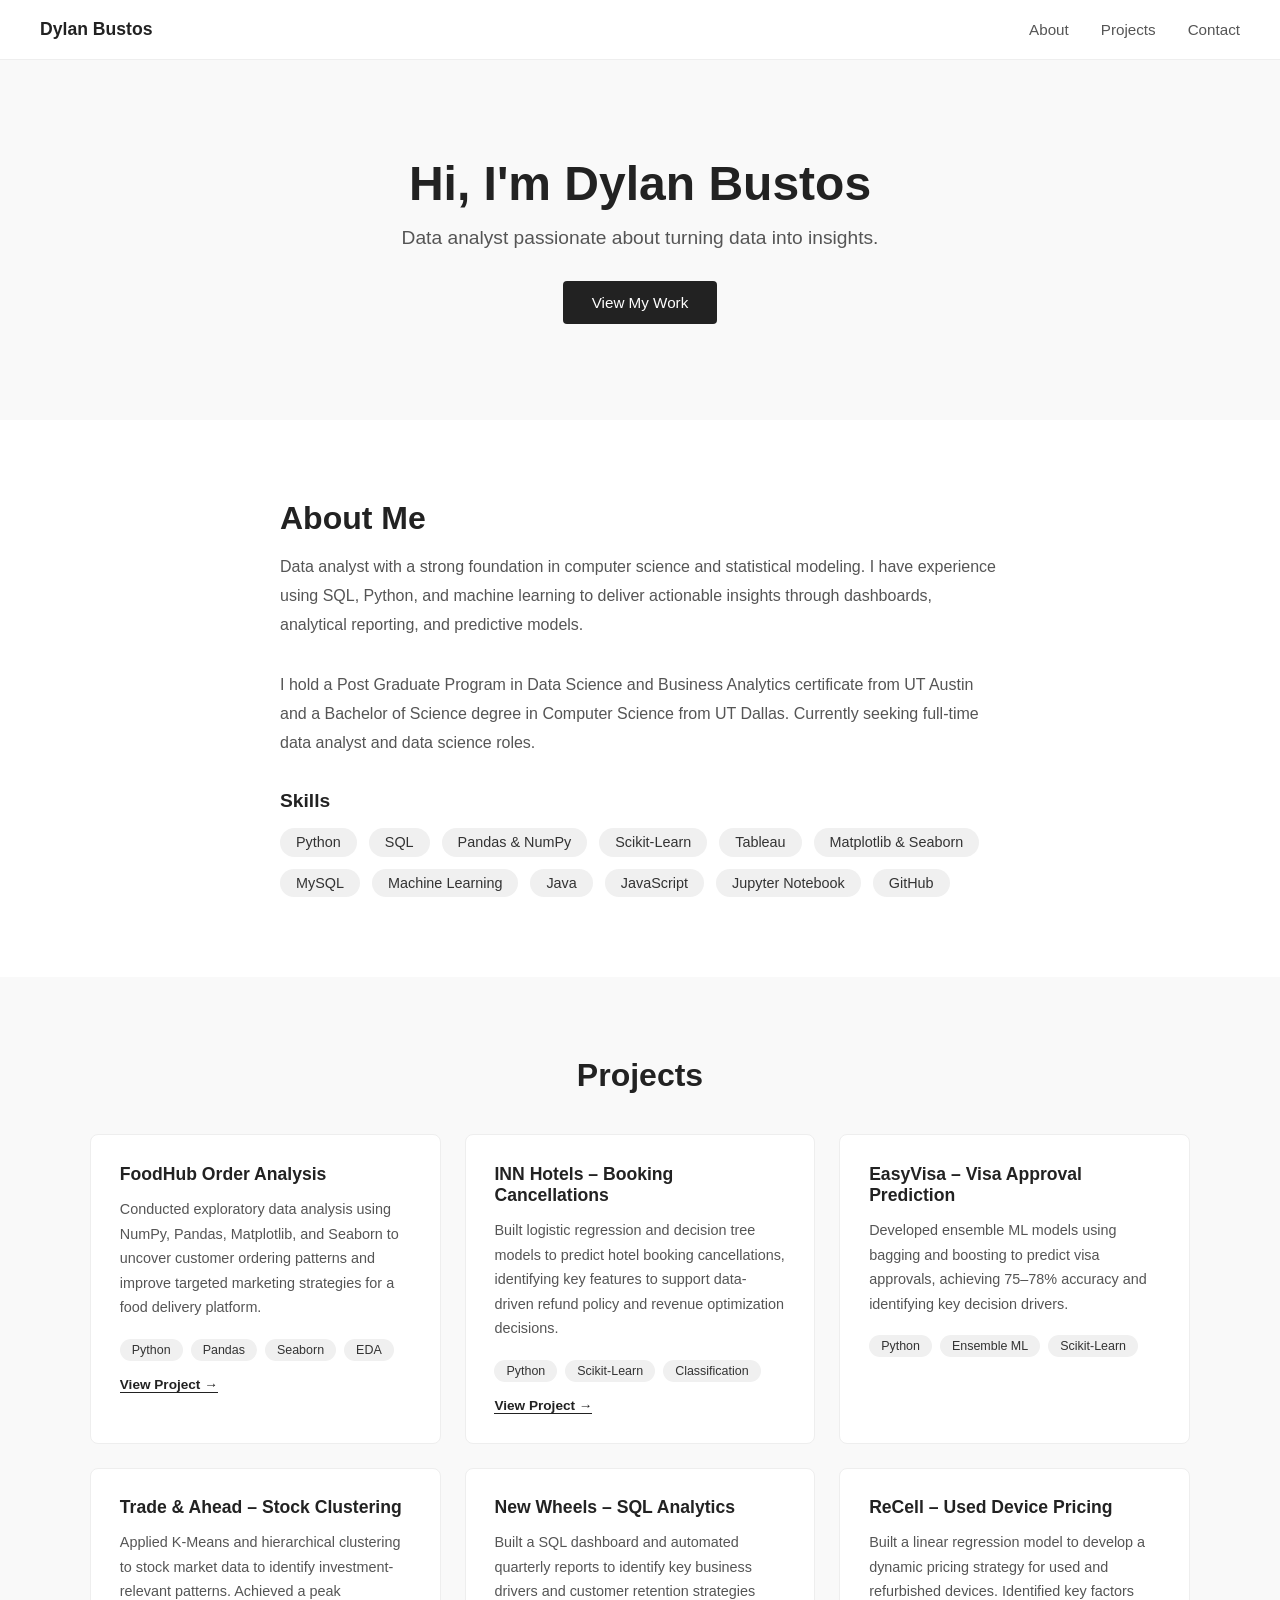
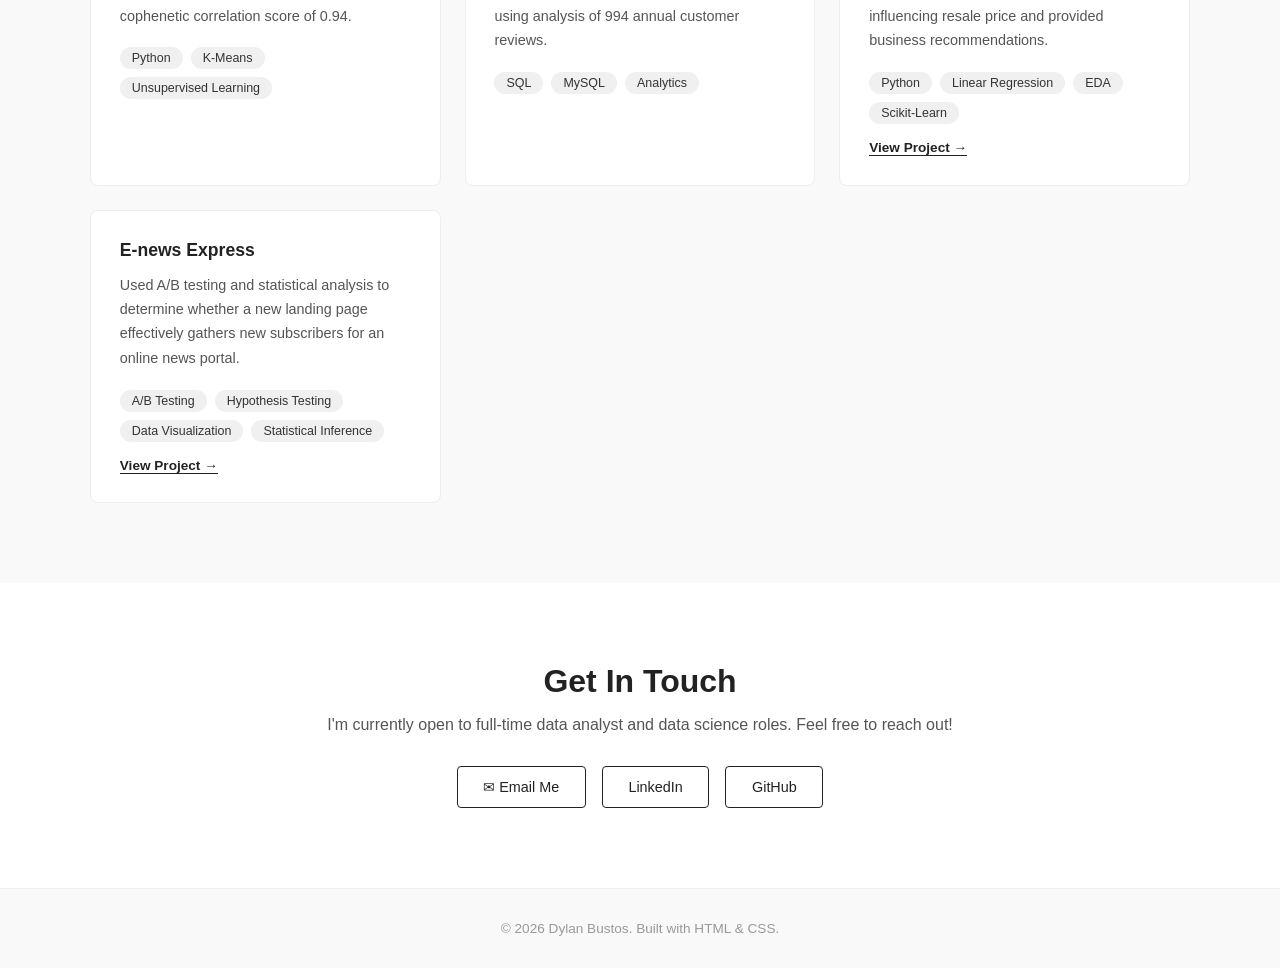
==== index.html @ c02d7163 "add 2 new projects" ====
<!DOCTYPE html>
<html lang="en">
  <head>
    <meta charset="UTF-8" />
    <meta name="viewport" content="width=device-width, initial-scale=1.0"/>
    <title>Dylan Bustos — Data Scientist</title>
    <link rel="stylesheet" href="style.css" />
  </head>
  <body>

    <!-- NAV -->
    <nav>
      <span class="logo">Dylan Bustos</span>
      <ul>
        <li><a href="#about">About</a></li>
        <li><a href="#projects">Projects</a></li>
        <li><a href="#contact">Contact</a></li>
      </ul>
    </nav>

    <!-- HERO -->
    <section id="hero">
      <h1>Hi, I'm Dylan Bustos</h1>
      <p>Data analyst passionate about turning data into insights.</p>
      <a href="#projects">View My Work</a>
    </section>

    <!-- ABOUT -->
    <section id="about">
      <h2>About Me</h2>
      <p>Data analyst with a strong foundation in computer science and statistical modeling. I have experience using SQL, Python, and machine learning to deliver actionable insights through dashboards, analytical reporting, and predictive models.</p>
      <p>I hold a Post Graduate Program in Data Science and Business Analytics certificate from UT Austin and a Bachelor of Science degree in Computer Science from UT Dallas. Currently seeking full-time data analyst and data science roles.</p>

      <h3>Skills</h3>
      <ul class="skills-list">
        <li>Python</li>
        <li>SQL</li>
        <li>Pandas & NumPy</li>
        <li>Scikit-Learn</li>
        <li>Tableau</li>
        <li>Matplotlib & Seaborn</li>
        <li>MySQL</li>
        <li>Machine Learning</li>
        <li>Java</li>
        <li>JavaScript</li>
        <li>Jupyter Notebook</li>
        <li>GitHub</li>
      </ul>
    </section>
<!-- PROJECTS -->
<section id="projects">
  <h2>Projects</h2>
  <div class="projects-grid">

    <div class="project-card">
      <h3>FoodHub Order Analysis</h3>
      <p>Conducted exploratory data analysis using NumPy, Pandas, Matplotlib, and Seaborn to uncover customer ordering patterns and improve targeted marketing strategies for a food delivery platform.</p>
      <div class="project-tags">
        <span>Python</span>
        <span>Pandas</span>
        <span>Seaborn</span>
        <span>EDA</span>
      </div>
      <a href="foodhub.html" class="project-link">View Project →</a>
    </div>

    <div class="project-card">
      <h3>INN Hotels – Booking Cancellations</h3>
      <p>Built logistic regression and decision tree models to predict hotel booking cancellations, identifying key features to support data-driven refund policy and revenue optimization decisions.</p>
      <div class="project-tags">
        <span>Python</span>
        <span>Scikit-Learn</span>
        <span>Classification</span>
      </div>
      <a href="innhotels.html" class="project-link">View Project →</a>
    </div>

    <div class="project-card">
      <h3>EasyVisa – Visa Approval Prediction</h3>
      <p>Developed ensemble ML models using bagging and boosting to predict visa approvals, achieving 75–78% accuracy and identifying key decision drivers.</p>
      <div class="project-tags">
        <span>Python</span>
        <span>Ensemble ML</span>
        <span>Scikit-Learn</span>
      </div>
    </div>

    <div class="project-card">
      <h3>Trade & Ahead – Stock Clustering</h3>
      <p>Applied K-Means and hierarchical clustering to stock market data to identify investment-relevant patterns. Achieved a peak cophenetic correlation score of 0.94.</p>
      <div class="project-tags">
        <span>Python</span>
        <span>K-Means</span>
        <span>Unsupervised Learning</span>
      </div>
    </div>

    <div class="project-card">
      <h3>New Wheels – SQL Analytics</h3>
      <p>Built a SQL dashboard and automated quarterly reports to identify key business drivers and customer retention strategies using analysis of 994 annual customer reviews.</p>
      <div class="project-tags">
        <span>SQL</span>
        <span>MySQL</span>
        <span>Analytics</span>
      </div>
    </div>

    <div class="project-card">
  <h3>ReCell – Used Device Pricing</h3>
  <p>Built a linear regression model to develop a dynamic pricing strategy for used and refurbished devices. Identified key factors influencing resale price and provided business recommendations.</p>
  <div class="project-tags">
    <span>Python</span>
    <span>Linear Regression</span>
    <span>EDA</span>
    <span>Scikit-Learn</span>
  </div>
  <a href="recell.html" class="project-link">View Project →</a>
</div>

<div class="project-card">
  <h3>E-news Express</h3>
  <p>Used A/B testing and statistical analysis to determine whether a new landing page effectively gathers new subscribers for an online news portal.</p>
  <div class="project-tags">
    <span>A/B Testing</span>
    <span>Hypothesis Testing</span>
    <span>Data Visualization</span>
    <span>Statistical Inference</span>
  </div>
  <a href="enews.html" class="project-link">View Project →</a>
</div>

  </div>
</section>
<!-- CONTACT -->
<section id="contact">
  <h2>Get In Touch</h2>
  <p>I'm currently open to full-time data analyst and data science roles. Feel free to reach out!</p>
  <div class="contact-links">
    <a href="mailto:dylanantoniobustos@gmail.com">✉ Email Me</a>
    <a href="https://www.linkedin.com/in/dylan-bustos-12aa0a23b" target="_blank">LinkedIn</a>
    <a href="https://github.com/dylanabustos" target="_blank">GitHub</a>
  </div>
</section>

<!-- FOOTER -->
<footer>
  <p>© 2026 Dylan Bustos. Built with HTML & CSS.</p>
</footer>
    <script src="script.js"></script>
  </body>
</html>
---- style.css ----
/* ── RESET & BASE ── */
* {
  margin: 0;
  padding: 0;
  box-sizing: border-box;
}

body {
  font-family: Arial, sans-serif;
  background: #ffffff;
  color: #222222;
}

/* ── NAV ── */
nav {
  display: flex;
  justify-content: space-between;
  align-items: center;
  padding: 1.2rem 2.5rem;
  background: #ffffff;
  border-bottom: 1px solid #eeeeee;
  position: sticky;
  top: 0;
}

.logo {
  font-size: 1.1rem;
  font-weight: bold;
  color: #222222;
}

nav ul {
  display: flex;
  gap: 2rem;
  list-style: none;
}

nav ul a {
  text-decoration: none;
  color: #555555;
  font-size: 0.95rem;
}

nav ul a:hover {
  color: #000000;
}

/* ── HERO ── */
#hero {
  display: flex;
  flex-direction: column;
  align-items: center;
  justify-content: center;
  text-align: center;
  padding: 6rem 2rem;
  background: #f9f9f9;
}

#hero h1 {
  font-size: 3rem;
  font-weight: bold;
  margin-bottom: 1rem;
}

#hero p {
  font-size: 1.2rem;
  color: #555555;
  margin-bottom: 2rem;
  max-width: 500px;
}

#hero a {
  background: #222222;
  color: #ffffff;
  padding: 0.8rem 1.8rem;
  border-radius: 4px;
  text-decoration: none;
  font-size: 0.95rem;
}

#hero a:hover {
  background: #444444;
}

/* ── ABOUT ── */
#about {
  padding: 5rem 2.5rem;
  max-width: 800px;
  margin: 0 auto;
}

#about h2 {
  font-size: 2rem;
  margin-bottom: 1rem;
}

#about p {
  color: #555555;
  line-height: 1.8;
  margin-bottom: 2rem;
}

#about h3 {
  font-size: 1.2rem;
  margin-bottom: 1rem;
}

.skills-list {
  display: flex;
  flex-wrap: wrap;
  gap: 0.75rem;
  list-style: none;
}

.skills-list li {
  background: #f0f0f0;
  padding: 0.4rem 1rem;
  border-radius: 20px;
  font-size: 0.9rem;
  color: #333333;
}
/* ── PROJECTS ── */
#projects {
  padding: 5rem 2.5rem;
  background: #f9f9f9;
}

#projects h2 {
  font-size: 2rem;
  margin-bottom: 2.5rem;
  text-align: center;
}

.projects-grid {
  display: grid;
  grid-template-columns: repeat(auto-fill, minmax(300px, 1fr));
  gap: 1.5rem;
  max-width: 1100px;
  margin: 0 auto;
}

.project-card {
  background: #ffffff;
  border: 1px solid #eeeeee;
  border-radius: 8px;
  padding: 1.8rem;
  transition: transform 0.2s, box-shadow 0.2s;
}

.project-card:hover {
  transform: translateY(-4px);
  box-shadow: 0 8px 24px rgba(0,0,0,0.08);
}

.project-card h3 {
  font-size: 1.1rem;
  margin-bottom: 0.75rem;
}

.project-card p {
  font-size: 0.9rem;
  color: #555555;
  line-height: 1.7;
  margin-bottom: 1.2rem;
}

.project-tags {
  display: flex;
  flex-wrap: wrap;
  gap: 0.5rem;
}

.project-tags span {
  background: #f0f0f0;
  padding: 0.25rem 0.75rem;
  border-radius: 20px;
  font-size: 0.78rem;
  color: #333333;
}
/* ── CONTACT ── */
#contact {
  padding: 5rem 2.5rem;
  text-align: center;
}

#contact h2 {
  font-size: 2rem;
  margin-bottom: 1rem;
}

#contact p {
  color: #555555;
  margin-bottom: 2rem;
  font-size: 1rem;
}

.contact-links {
  display: flex;
  justify-content: center;
  gap: 1rem;
  flex-wrap: wrap;
}

.contact-links a {
  padding: 0.75rem 1.6rem;
  border: 1px solid #222222;
  border-radius: 4px;
  text-decoration: none;
  color: #222222;
  font-size: 0.9rem;
  transition: all 0.2s;
}

.contact-links a:hover {
  background: #222222;
  color: #ffffff;
}

/* ── FOOTER ── */
footer {
  text-align: center;
  padding: 2rem;
  background: #f9f9f9;
  border-top: 1px solid #eeeeee;
  font-size: 0.85rem;
  color: #999999;
}
.project-link {
  display: inline-block;
  margin-top: 1rem;
  font-size: 0.85rem;
  color: #222222;
  text-decoration: none;
  font-weight: bold;
  border-bottom: 1px solid #222222;
  transition: color 0.2s;
}

.project-link:hover {
  color: #555555;
}
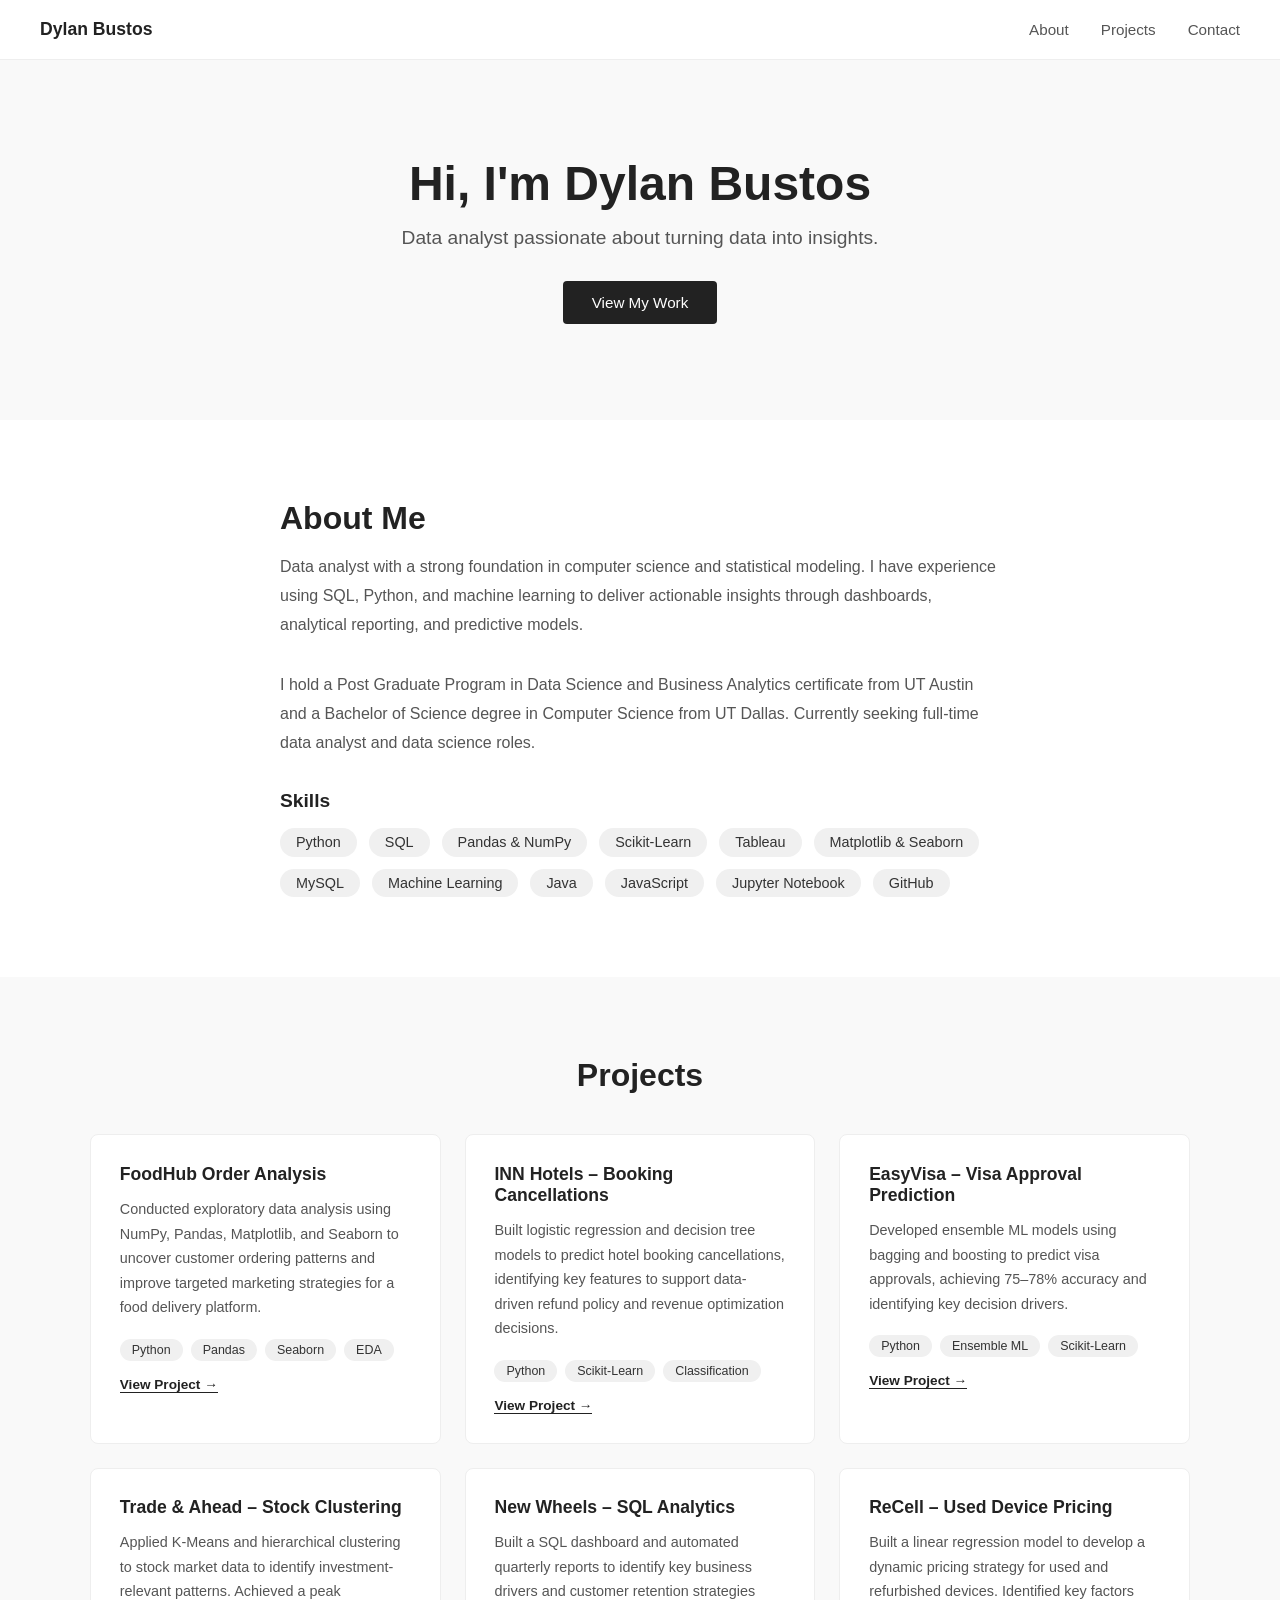
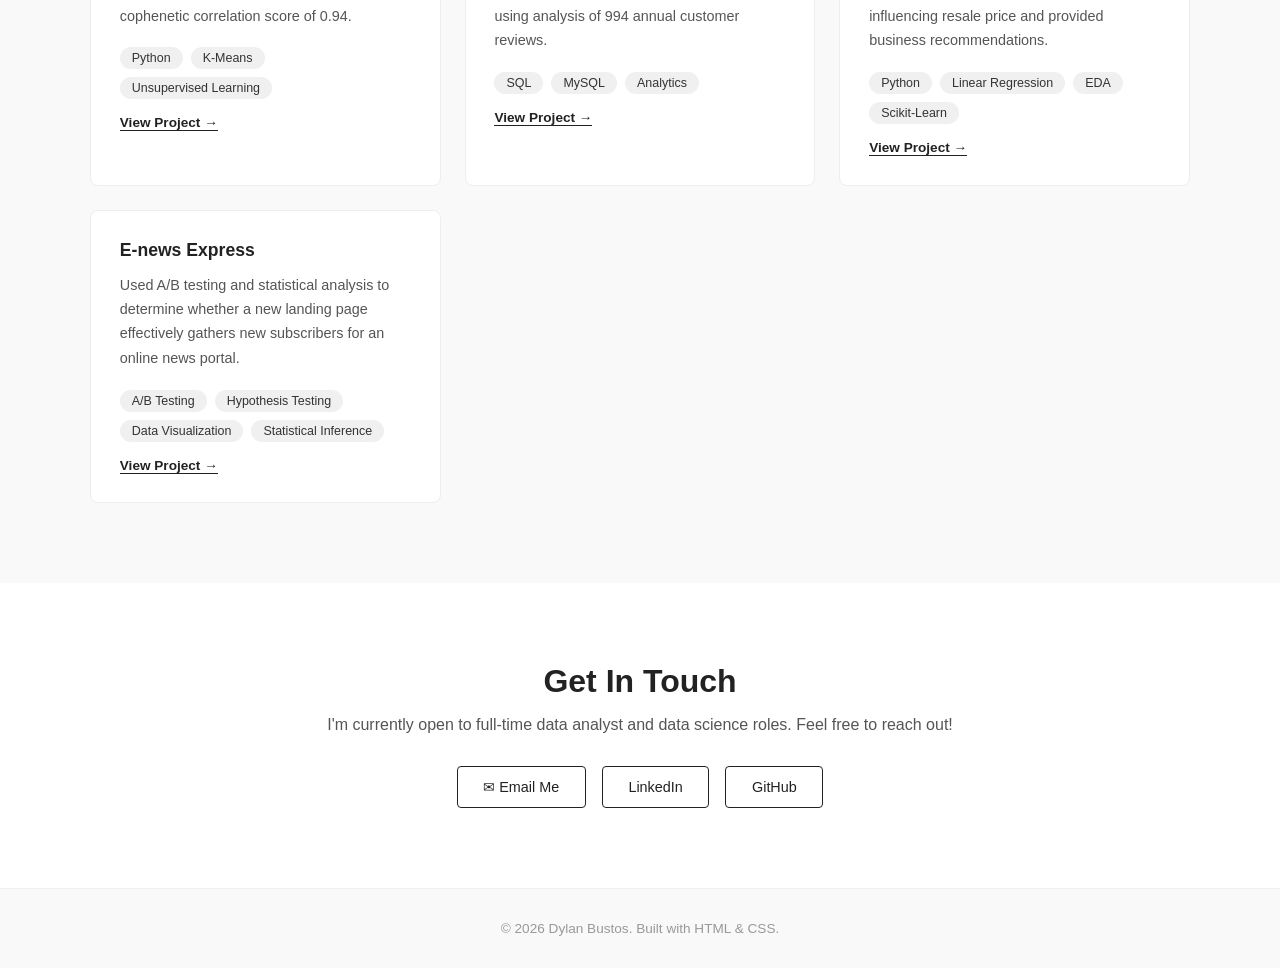
==== commit aad49c91: "add all project pages" ====
--- a/index.html
+++ b/index.html
@@ -83,6 +83,7 @@
         <span>Ensemble ML</span>
         <span>Scikit-Learn</span>
       </div>
+      <a href="easyvisa.html" class="project-link">View Project →</a>
     </div>
 
     <div class="project-card">
@@ -93,6 +94,7 @@
         <span>K-Means</span>
         <span>Unsupervised Learning</span>
       </div>
+      <a href="tradeahead.html" class="project-link">View Project →</a>
     </div>
 
     <div class="project-card">
@@ -103,6 +105,7 @@
         <span>MySQL</span>
         <span>Analytics</span>
       </div>
+      <a href="newwheels.html" class="project-link">View Project →</a>
     </div>
 
     <div class="project-card">
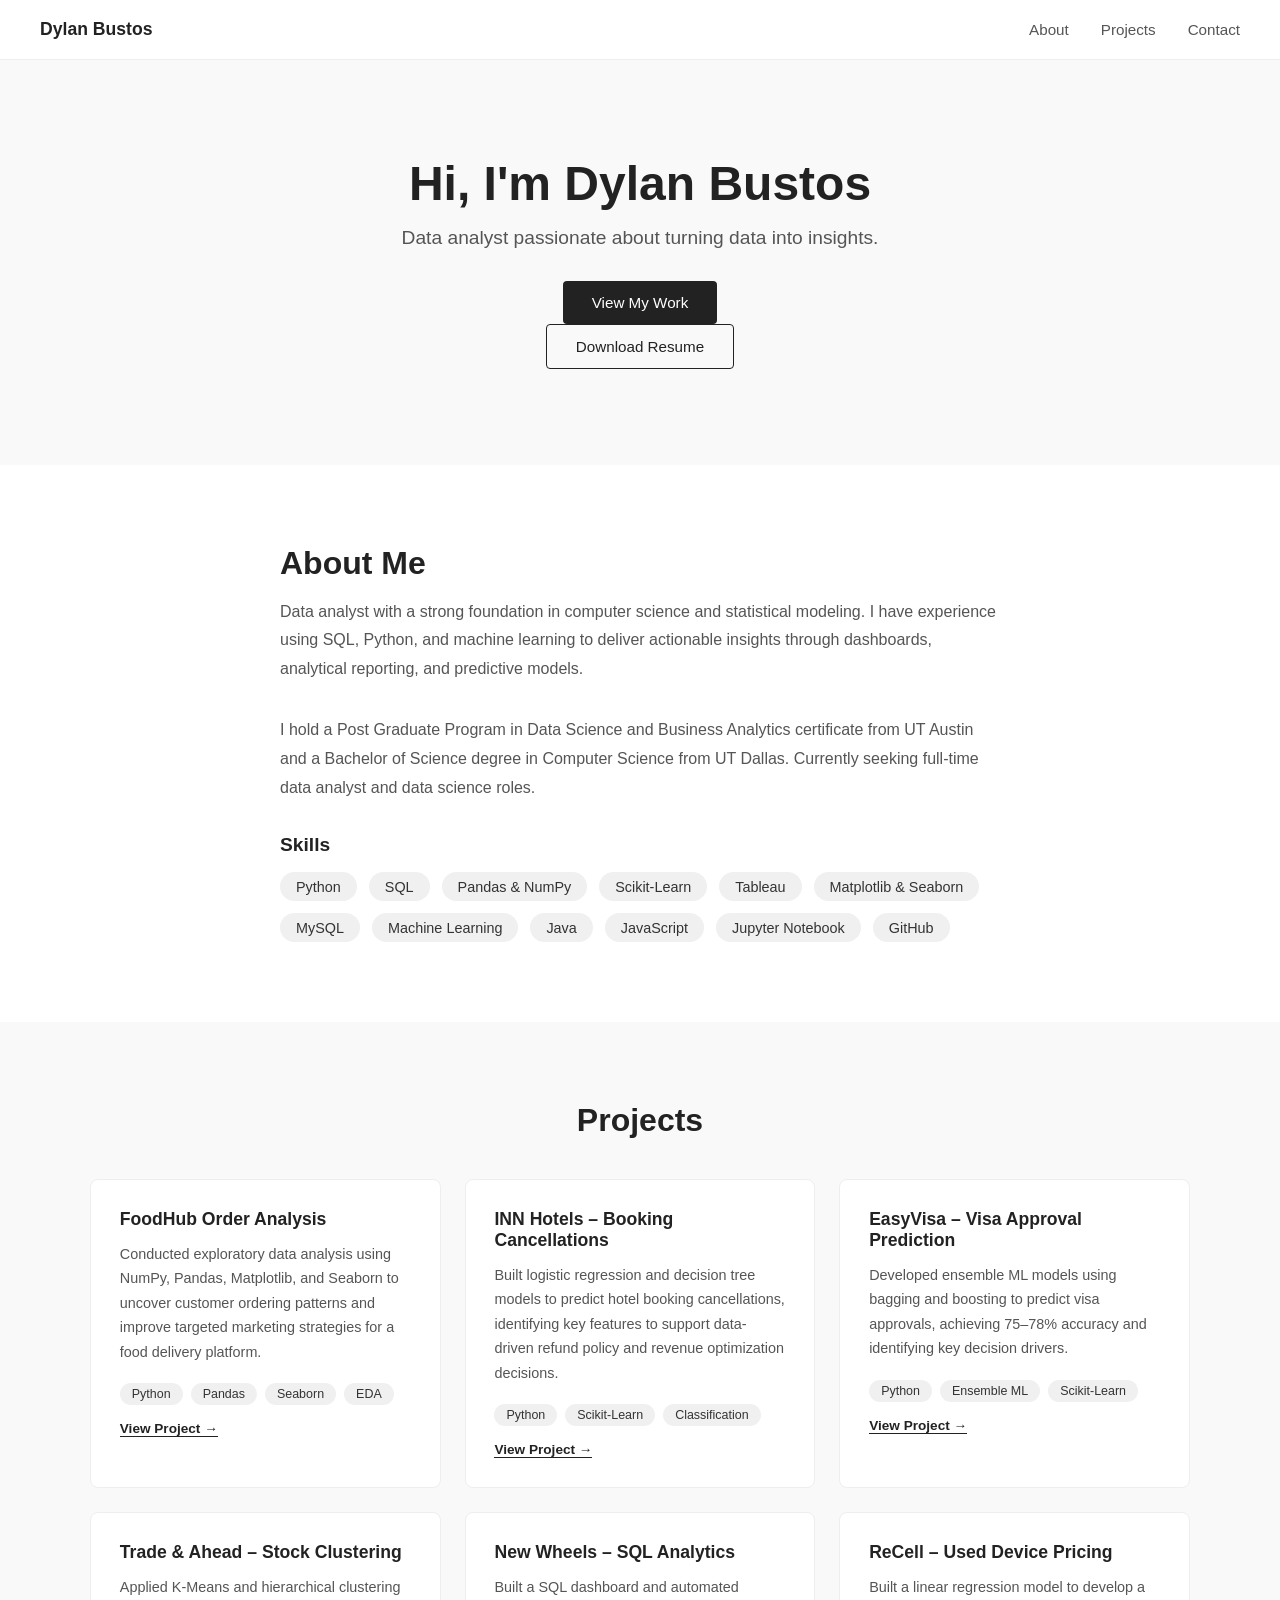
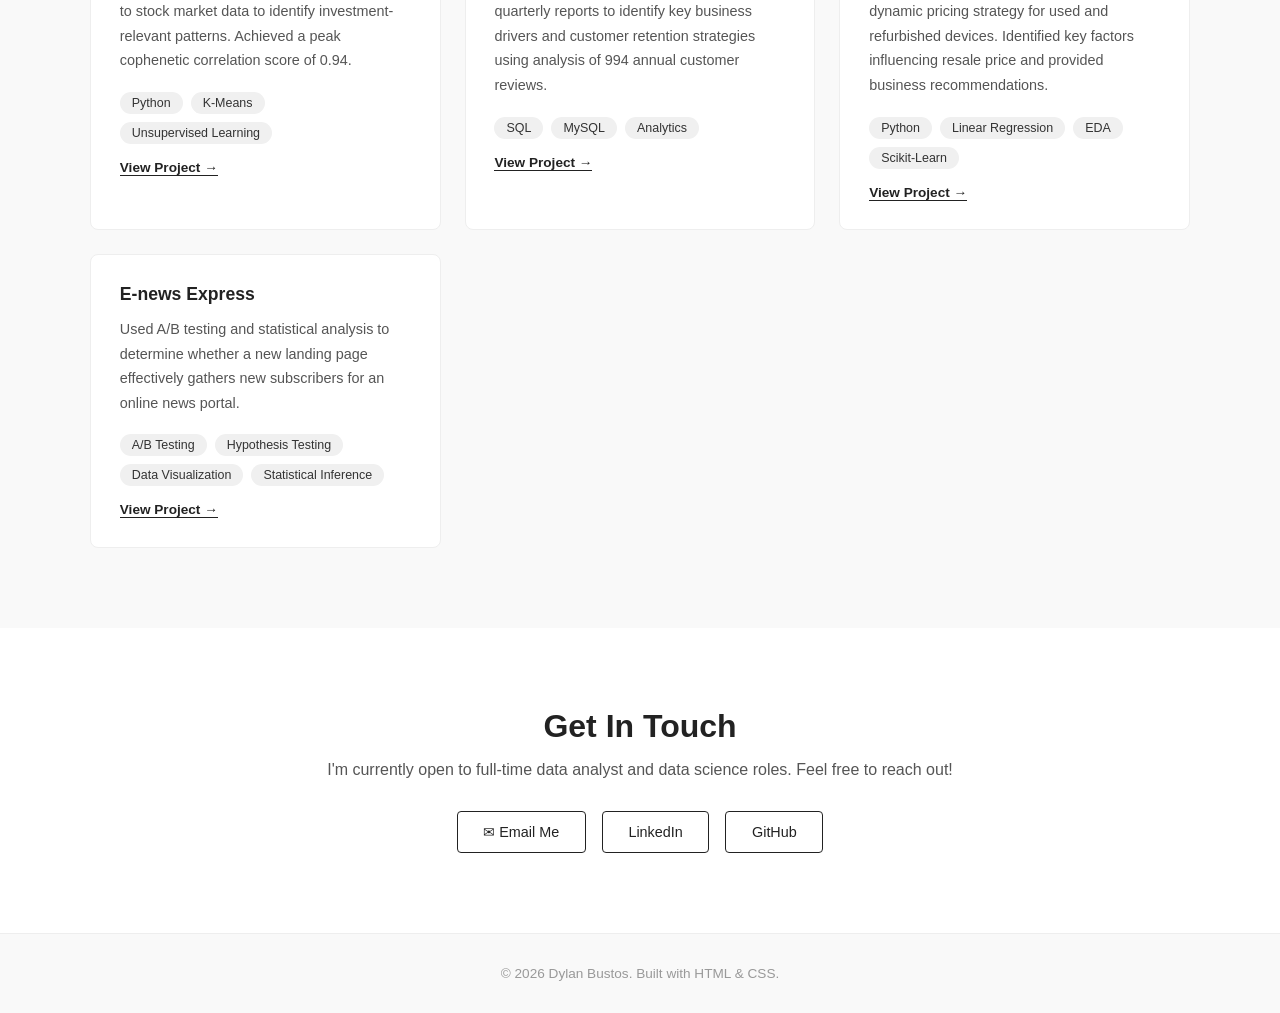
==== commit 608f8c9a: "add download resume button" ====
--- a/index.html
+++ b/index.html
@@ -23,6 +23,7 @@
       <h1>Hi, I'm Dylan Bustos</h1>
       <p>Data analyst passionate about turning data into insights.</p>
       <a href="#projects">View My Work</a>
+      <a href="Dylan_Bustos_Resume.pdf" download class="resume-btn">Download Resume</a>
     </section>
 
     <!-- ABOUT -->
--- a/style.css
+++ b/style.css
@@ -238,4 +238,19 @@
 
 .project-link:hover {
   color: #555555;
+}
+
+#hero a.resume-btn {
+  background: transparent;
+  color: #222222;
+  border: 1px solid #222222;
+  padding: 0.8rem 1.8rem;
+  border-radius: 4px;
+  text-decoration: none;
+  font-size: 0.95rem;
+}
+
+#hero a.resume-btn:hover {
+  background: #222222;
+  color: #ffffff;
 }
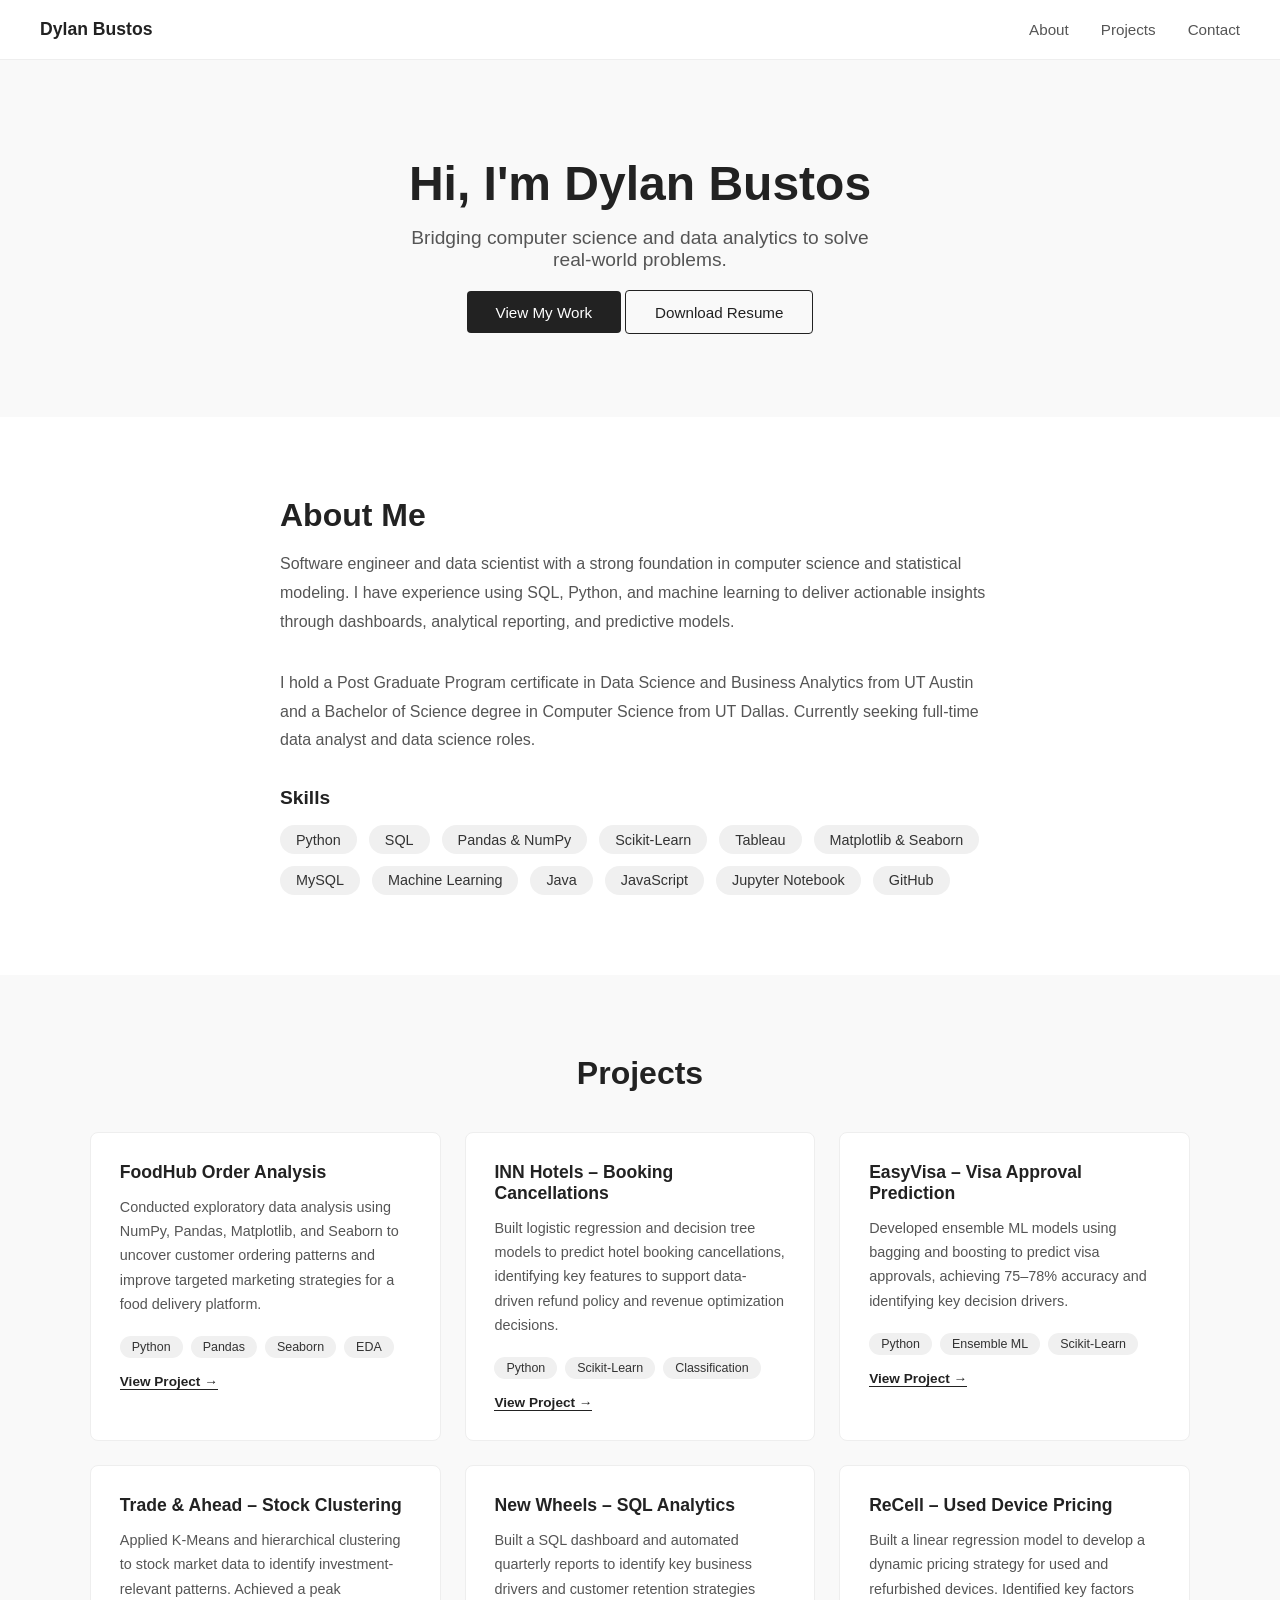
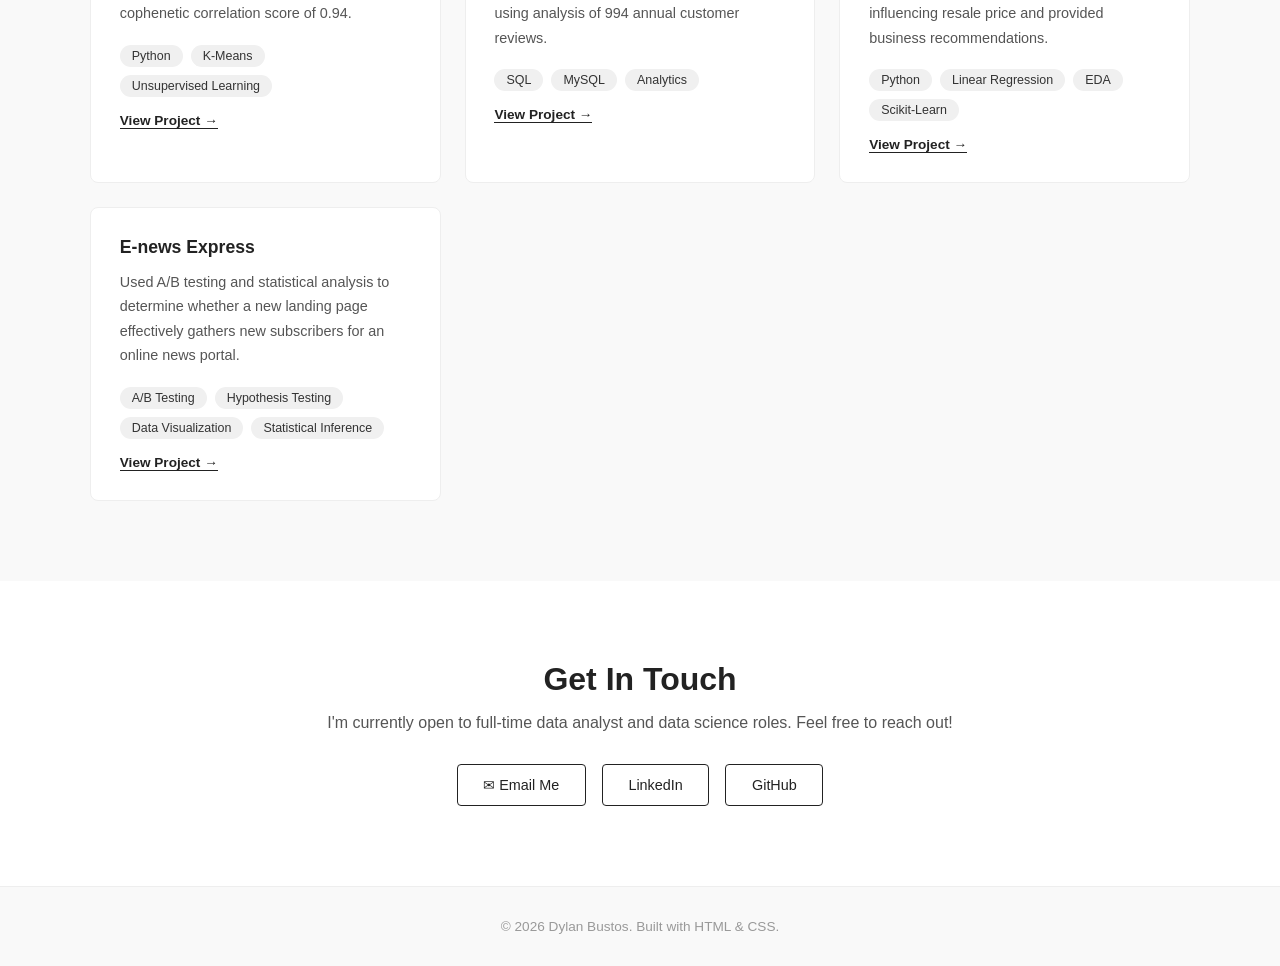
==== commit 34bfba5c: "update descriptions" ====
--- a/index.html
+++ b/index.html
@@ -3,7 +3,7 @@
   <head>
     <meta charset="UTF-8" />
     <meta name="viewport" content="width=device-width, initial-scale=1.0"/>
-    <title>Dylan Bustos — Data Scientist</title>
+    <title>Dylan Bustos — Software Engineer and Data Scientist</title>
     <link rel="stylesheet" href="style.css" />
   </head>
   <body>
@@ -19,18 +19,20 @@
     </nav>
 
     <!-- HERO -->
-    <section id="hero">
-      <h1>Hi, I'm Dylan Bustos</h1>
-      <p>Data analyst passionate about turning data into insights.</p>
-      <a href="#projects">View My Work</a>
-      <a href="Dylan_Bustos_Resume.pdf" download class="resume-btn">Download Resume</a>
-    </section>
+<section id="hero">
+  <h1>Hi, I'm Dylan Bustos</h1>
+  <p>Bridging computer science and data analytics to solve real-world problems.</p>
+  <div class="hero-buttons">
+    <a href="#projects">View My Work</a>
+    <a href="Dylan_Bustos_Resume.pdf" download class="resume-btn">Download Resume</a>
+  </div>
+</section>
 
     <!-- ABOUT -->
     <section id="about">
       <h2>About Me</h2>
-      <p>Data analyst with a strong foundation in computer science and statistical modeling. I have experience using SQL, Python, and machine learning to deliver actionable insights through dashboards, analytical reporting, and predictive models.</p>
-      <p>I hold a Post Graduate Program in Data Science and Business Analytics certificate from UT Austin and a Bachelor of Science degree in Computer Science from UT Dallas. Currently seeking full-time data analyst and data science roles.</p>
+      <p>Software engineer and data scientist with a strong foundation in computer science and statistical modeling. I have experience using SQL, Python, and machine learning to deliver actionable insights through dashboards, analytical reporting, and predictive models.</p>
+      <p>I hold a Post Graduate Program certificate in Data Science and Business Analytics from UT Austin and a Bachelor of Science degree in Computer Science from UT Dallas. Currently seeking full-time data analyst and data science roles.</p>
 
       <h3>Skills</h3>
       <ul class="skills-list">
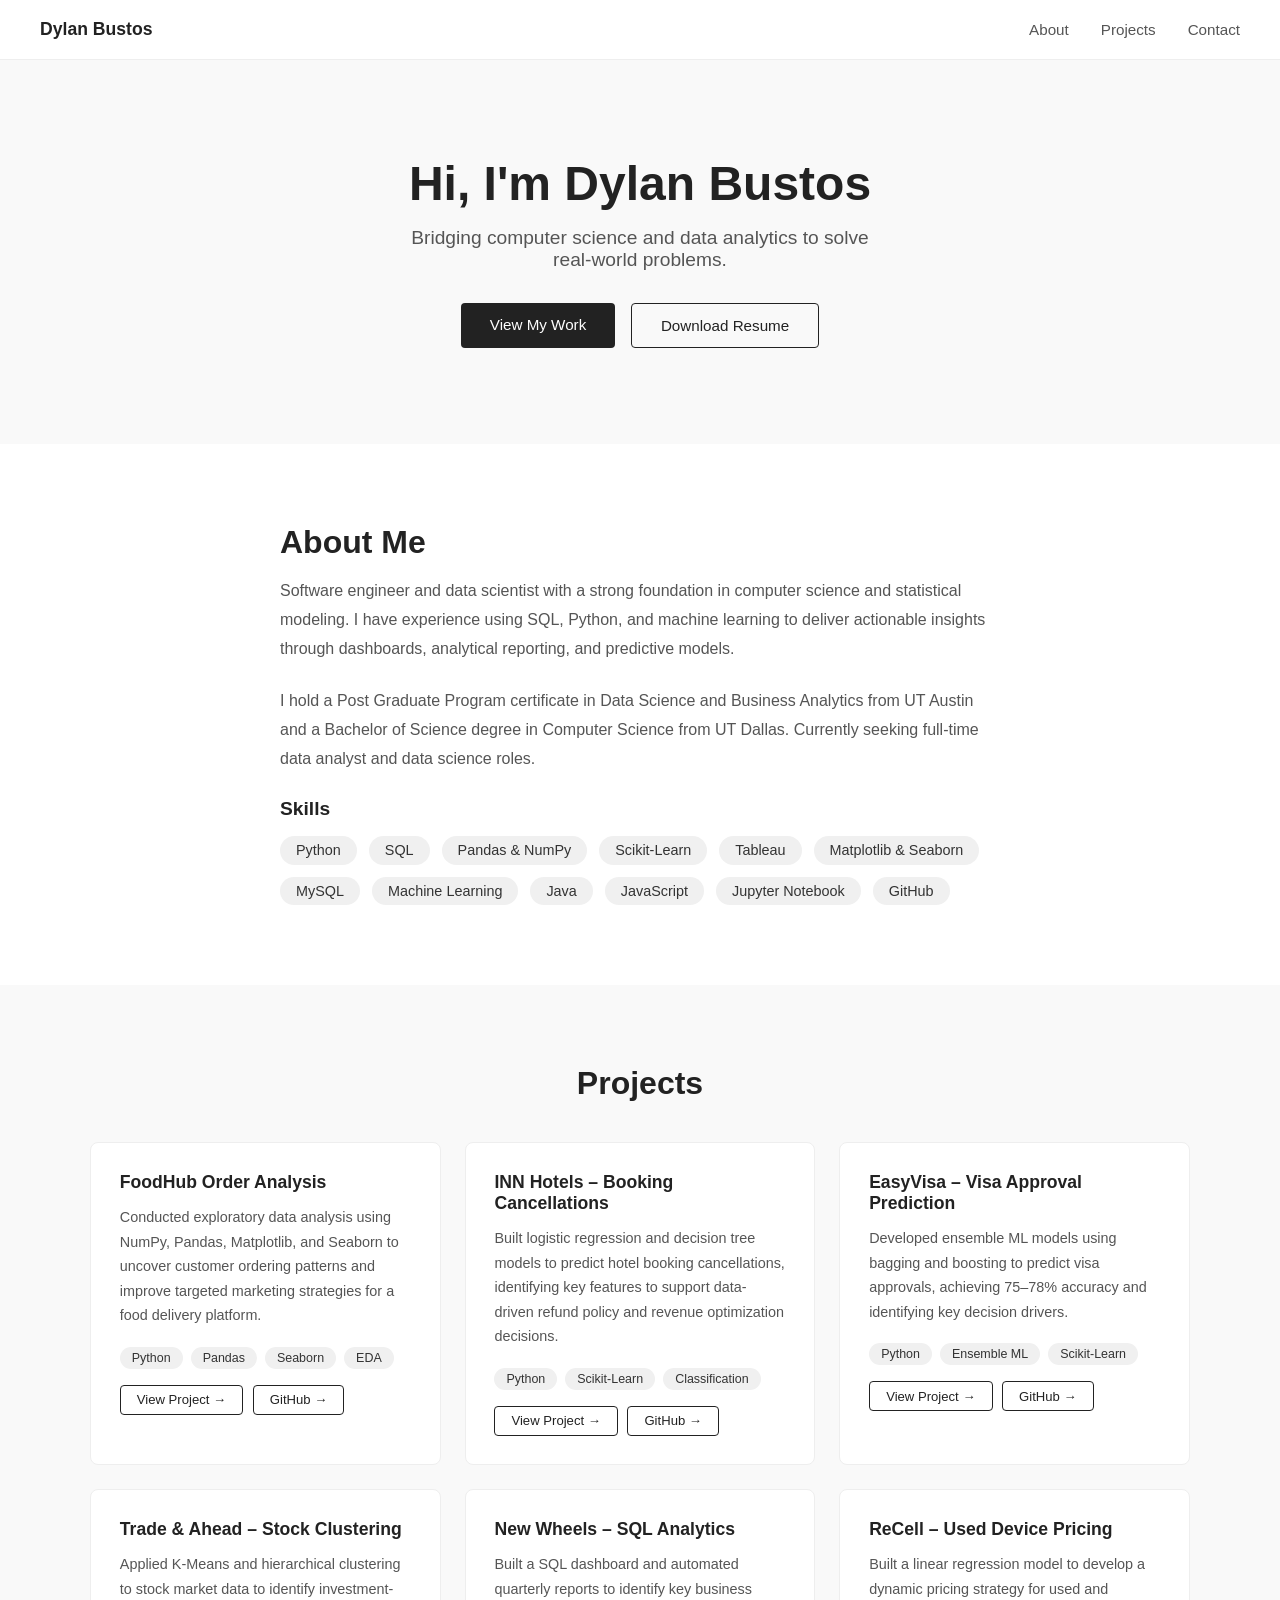
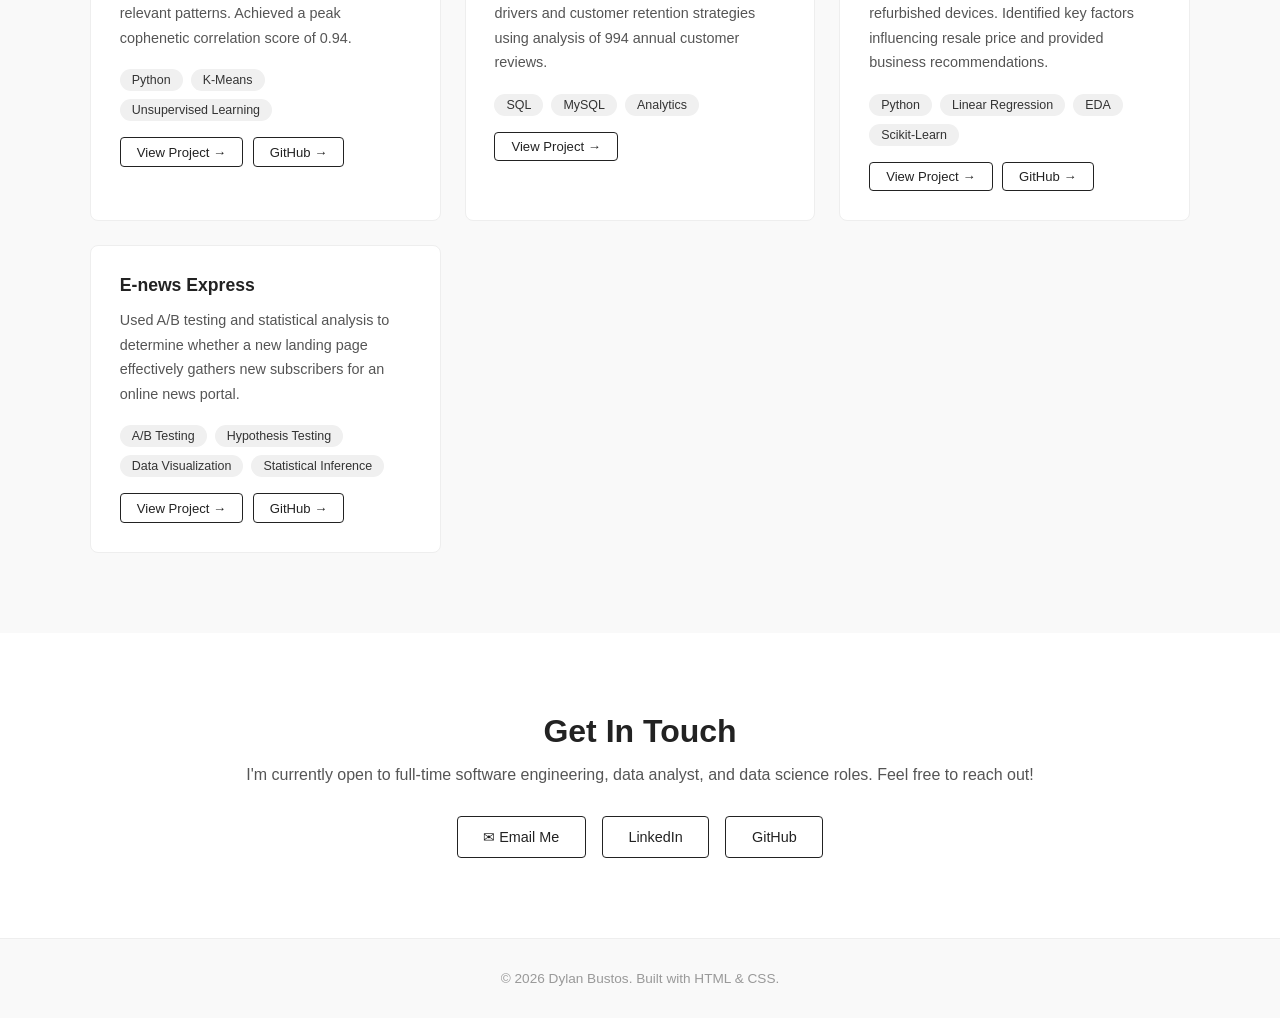
==== commit c005b310: "add github repository links" ====
--- a/index.html
+++ b/index.html
@@ -50,6 +50,7 @@
         <li>GitHub</li>
       </ul>
     </section>
+
 <!-- PROJECTS -->
 <section id="projects">
   <h2>Projects</h2>
@@ -64,7 +65,10 @@
         <span>Seaborn</span>
         <span>EDA</span>
       </div>
-      <a href="foodhub.html" class="project-link">View Project →</a>
+      <div class="project-card-links">
+        <a href="foodhub.html" class="project-link">View Project →</a>
+        <a href="https://github.com/dylanabustos/foodhub-order-analysis" class="project-link" target="_blank">GitHub →</a>
+      </div>
     </div>
 
     <div class="project-card">
@@ -75,7 +79,10 @@
         <span>Scikit-Learn</span>
         <span>Classification</span>
       </div>
-      <a href="innhotels.html" class="project-link">View Project →</a>
+      <div class="project-card-links">
+        <a href="innhotels.html" class="project-link">View Project →</a>
+        <a href="https://github.com/dylanabustos/inn-hotels" class="project-link" target="_blank">GitHub →</a>
+      </div>
     </div>
 
     <div class="project-card">
@@ -86,7 +93,10 @@
         <span>Ensemble ML</span>
         <span>Scikit-Learn</span>
       </div>
-      <a href="easyvisa.html" class="project-link">View Project →</a>
+      <div class="project-card-links">
+        <a href="easyvisa.html" class="project-link">View Project →</a>
+        <a href="https://github.com/dylanabustos/easyvisa" class="project-link" target="_blank">GitHub →</a>
+      </div>
     </div>
 
     <div class="project-card">
@@ -97,7 +107,10 @@
         <span>K-Means</span>
         <span>Unsupervised Learning</span>
       </div>
-      <a href="tradeahead.html" class="project-link">View Project →</a>
+      <div class="project-card-links">
+        <a href="tradeahead.html" class="project-link">View Project →</a>
+        <a href="https://github.com/dylanabustos/trade-ahead" class="project-link" target="_blank">GitHub →</a>
+      </div>
     </div>
 
     <div class="project-card">
@@ -108,39 +121,49 @@
         <span>MySQL</span>
         <span>Analytics</span>
       </div>
-      <a href="newwheels.html" class="project-link">View Project →</a>
+      <div class="project-card-links">
+        <a href="newwheels.html" class="project-link">View Project →</a>
+      </div>
     </div>
 
     <div class="project-card">
-  <h3>ReCell – Used Device Pricing</h3>
-  <p>Built a linear regression model to develop a dynamic pricing strategy for used and refurbished devices. Identified key factors influencing resale price and provided business recommendations.</p>
-  <div class="project-tags">
-    <span>Python</span>
-    <span>Linear Regression</span>
-    <span>EDA</span>
-    <span>Scikit-Learn</span>
+      <h3>ReCell – Used Device Pricing</h3>
+      <p>Built a linear regression model to develop a dynamic pricing strategy for used and refurbished devices. Identified key factors influencing resale price and provided business recommendations.</p>
+      <div class="project-tags">
+        <span>Python</span>
+        <span>Linear Regression</span>
+        <span>EDA</span>
+        <span>Scikit-Learn</span>
+      </div>
+      <div class="project-card-links">
+        <a href="recell.html" class="project-link">View Project →</a>
+        <a href="https://github.com/dylanabustos/recell-pricing-analysis" class="project-link" target="_blank">GitHub →</a>
+      </div>
+    </div>
+
+    <div class="project-card">
+      <h3>E-news Express</h3>
+      <p>Used A/B testing and statistical analysis to determine whether a new landing page effectively gathers new subscribers for an online news portal.</p>
+      <div class="project-tags">
+        <span>A/B Testing</span>
+        <span>Hypothesis Testing</span>
+        <span>Data Visualization</span>
+        <span>Statistical Inference</span>
+      </div>
+      <div class="project-card-links">
+        <a href="enews.html" class="project-link">View Project →</a>
+        <a href="https://github.com/dylanabustos/enews-express" class="project-link" target="_blank">GitHub →</a>
+      </div>
+    </div>
+
   </div>
-  <a href="recell.html" class="project-link">View Project →</a>
-</div>
-
-<div class="project-card">
-  <h3>E-news Express</h3>
-  <p>Used A/B testing and statistical analysis to determine whether a new landing page effectively gathers new subscribers for an online news portal.</p>
-  <div class="project-tags">
-    <span>A/B Testing</span>
-    <span>Hypothesis Testing</span>
-    <span>Data Visualization</span>
-    <span>Statistical Inference</span>
-  </div>
-  <a href="enews.html" class="project-link">View Project →</a>
-</div>
-
+</section>
   </div>
 </section>
 <!-- CONTACT -->
 <section id="contact">
   <h2>Get In Touch</h2>
-  <p>I'm currently open to full-time data analyst and data science roles. Feel free to reach out!</p>
+  <p>I'm currently open to full-time software engineering, data analyst, and data science roles. Feel free to reach out!</p>
   <div class="contact-links">
     <a href="mailto:dylanantoniobustos@gmail.com">✉ Email Me</a>
     <a href="https://www.linkedin.com/in/dylan-bustos-12aa0a23b" target="_blank">LinkedIn</a>
--- a/style.css
+++ b/style.css
@@ -21,6 +21,7 @@
   border-bottom: 1px solid #eeeeee;
   position: sticky;
   top: 0;
+  z-index: 100;
 }
 
 .logo {
@@ -69,17 +70,36 @@
   max-width: 500px;
 }
 
-#hero a {
+.hero-buttons {
+  display: flex;
+  gap: 1rem;
+  justify-content: center;
+  flex-wrap: wrap;
+}
+
+.hero-buttons a {
   background: #222222;
   color: #ffffff;
   padding: 0.8rem 1.8rem;
   border-radius: 4px;
   text-decoration: none;
   font-size: 0.95rem;
-}
-
-#hero a:hover {
+  transition: background 0.2s;
+}
+
+.hero-buttons a:hover {
   background: #444444;
+}
+
+.hero-buttons a.resume-btn {
+  background: transparent;
+  color: #222222;
+  border: 1px solid #222222;
+}
+
+.hero-buttons a.resume-btn:hover {
+  background: #222222;
+  color: #ffffff;
 }
 
 /* ── ABOUT ── */
@@ -97,7 +117,7 @@
 #about p {
   color: #555555;
   line-height: 1.8;
-  margin-bottom: 2rem;
+  margin-bottom: 1.5rem;
 }
 
 #about h3 {
@@ -119,6 +139,7 @@
   font-size: 0.9rem;
   color: #333333;
 }
+
 /* ── PROJECTS ── */
 #projects {
   padding: 5rem 2.5rem;
@@ -168,6 +189,7 @@
   display: flex;
   flex-wrap: wrap;
   gap: 0.5rem;
+  margin-bottom: 1rem;
 }
 
 .project-tags span {
@@ -177,6 +199,30 @@
   font-size: 0.78rem;
   color: #333333;
 }
+
+.project-card-links {
+  display: flex;
+  gap: 0.6rem;
+  flex-wrap: wrap;
+  margin-top: 1rem;
+}
+
+.project-link {
+  display: inline-block;
+  padding: 0.4rem 1rem;
+  border-radius: 4px;
+  font-size: 0.82rem;
+  text-decoration: none;
+  border: 1px solid #222222;
+  color: #222222;
+  transition: all 0.2s;
+}
+
+.project-link:hover {
+  background: #222222;
+  color: #ffffff;
+}
+
 /* ── CONTACT ── */
 #contact {
   padding: 5rem 2.5rem;
@@ -224,33 +270,4 @@
   border-top: 1px solid #eeeeee;
   font-size: 0.85rem;
   color: #999999;
-}
-.project-link {
-  display: inline-block;
-  margin-top: 1rem;
-  font-size: 0.85rem;
-  color: #222222;
-  text-decoration: none;
-  font-weight: bold;
-  border-bottom: 1px solid #222222;
-  transition: color 0.2s;
-}
-
-.project-link:hover {
-  color: #555555;
-}
-
-#hero a.resume-btn {
-  background: transparent;
-  color: #222222;
-  border: 1px solid #222222;
-  padding: 0.8rem 1.8rem;
-  border-radius: 4px;
-  text-decoration: none;
-  font-size: 0.95rem;
-}
-
-#hero a.resume-btn:hover {
-  background: #222222;
-  color: #ffffff;
 }
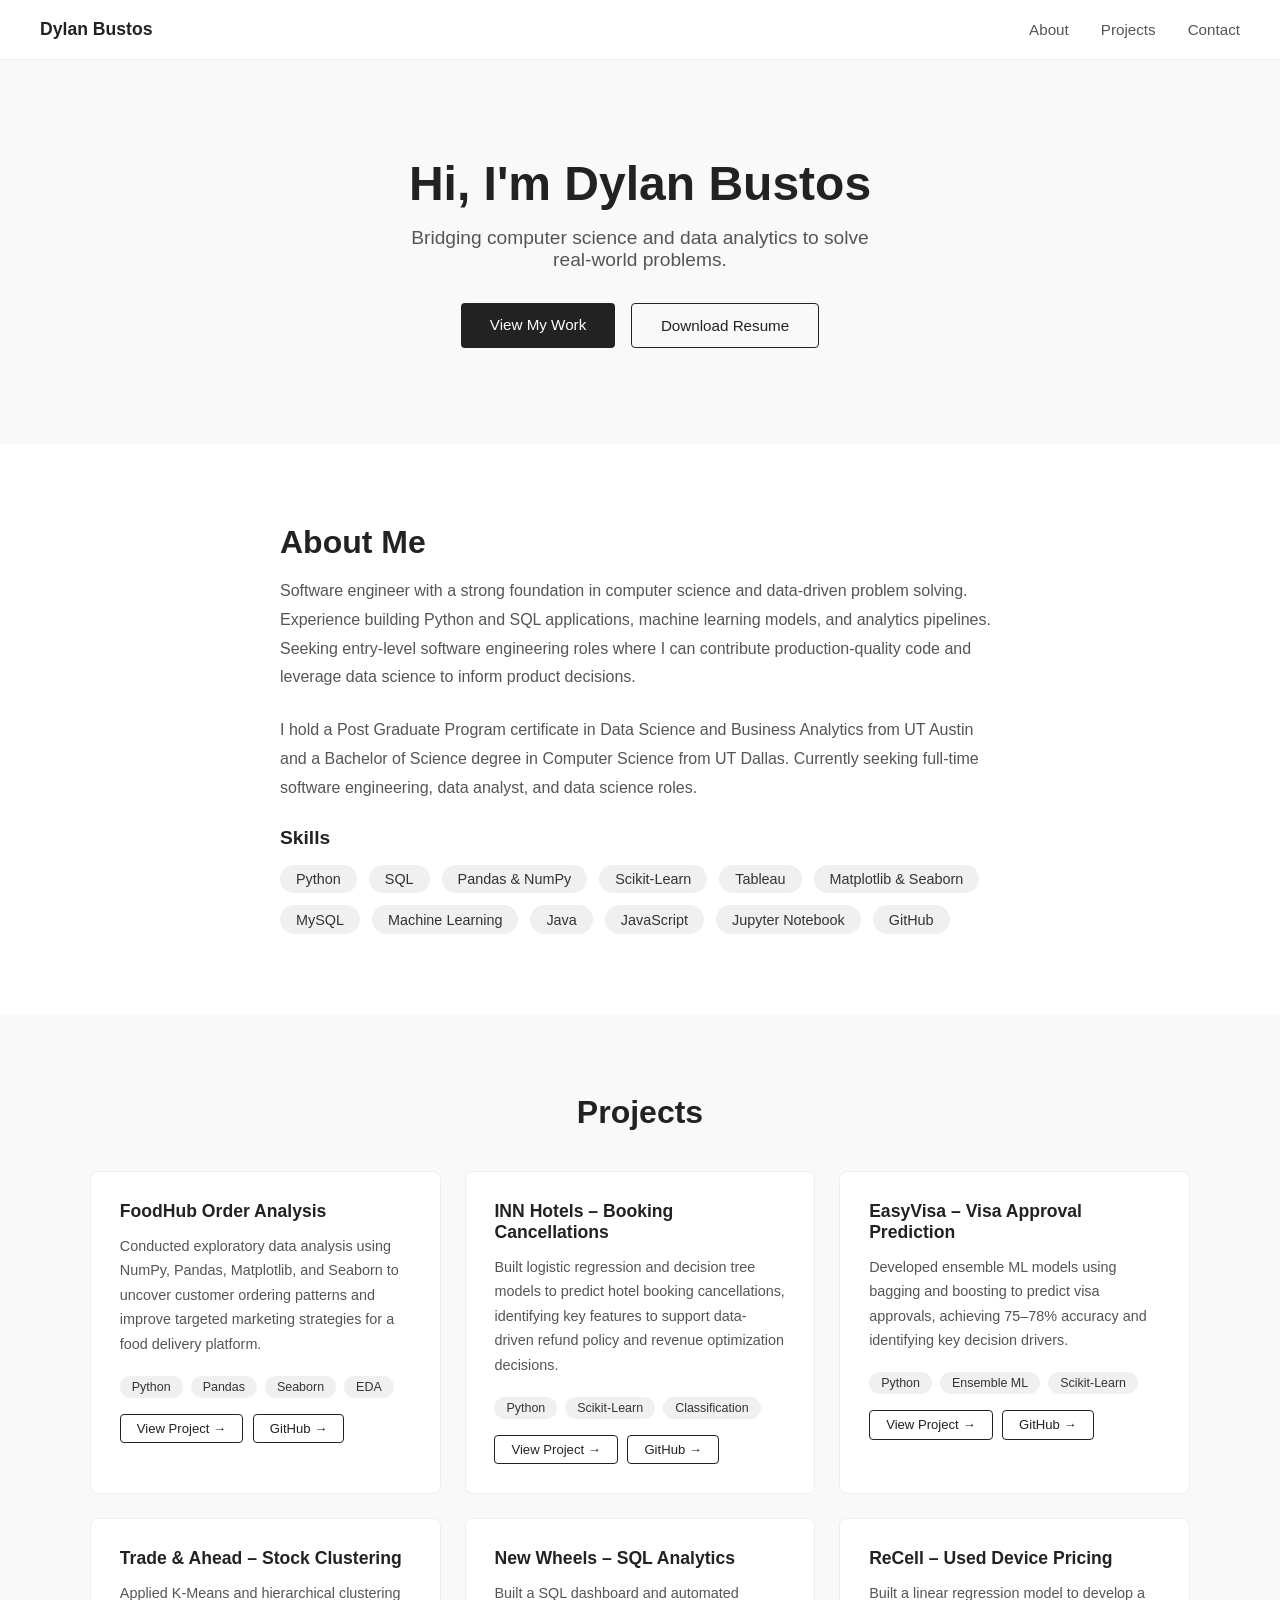
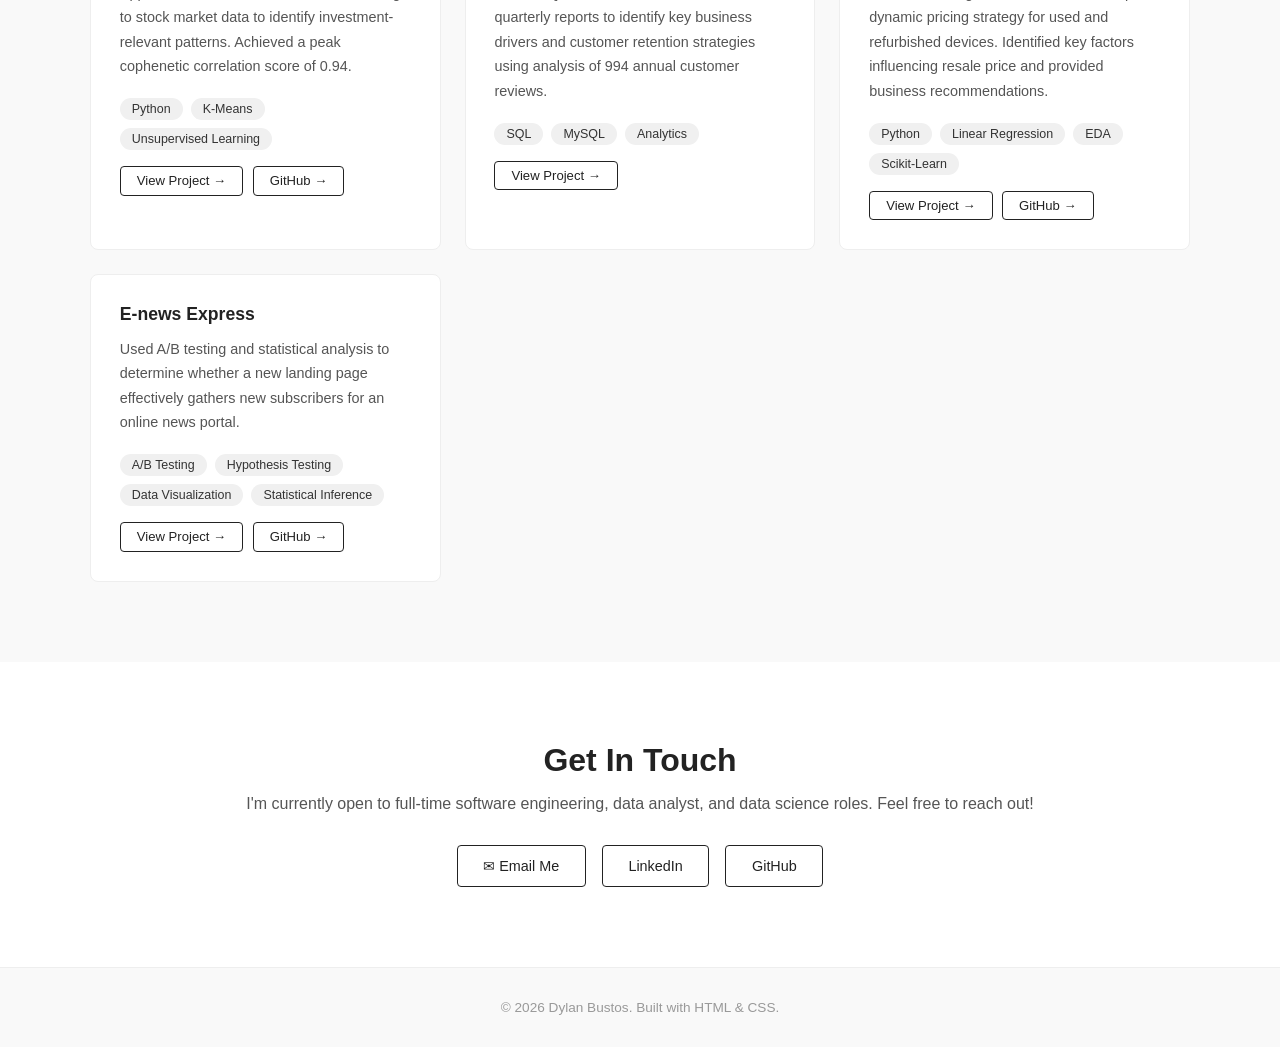
==== commit 73d67928: "edit paragraphs" ====
--- a/index.html
+++ b/index.html
@@ -31,8 +31,8 @@
     <!-- ABOUT -->
     <section id="about">
       <h2>About Me</h2>
-      <p>Software engineer and data scientist with a strong foundation in computer science and statistical modeling. I have experience using SQL, Python, and machine learning to deliver actionable insights through dashboards, analytical reporting, and predictive models.</p>
-      <p>I hold a Post Graduate Program certificate in Data Science and Business Analytics from UT Austin and a Bachelor of Science degree in Computer Science from UT Dallas. Currently seeking full-time data analyst and data science roles.</p>
+      <p>Software engineer with a strong foundation in computer science and data-driven problem solving. Experience building Python and SQL applications, machine learning models, and analytics pipelines. Seeking entry-level software engineering roles where I can contribute production-quality code and leverage data science to inform product decisions.</p>
+      <p>I hold a Post Graduate Program certificate in Data Science and Business Analytics from UT Austin and a Bachelor of Science degree in Computer Science from UT Dallas. Currently seeking full-time software engineering, data analyst, and data science roles.</p>
 
       <h3>Skills</h3>
       <ul class="skills-list">
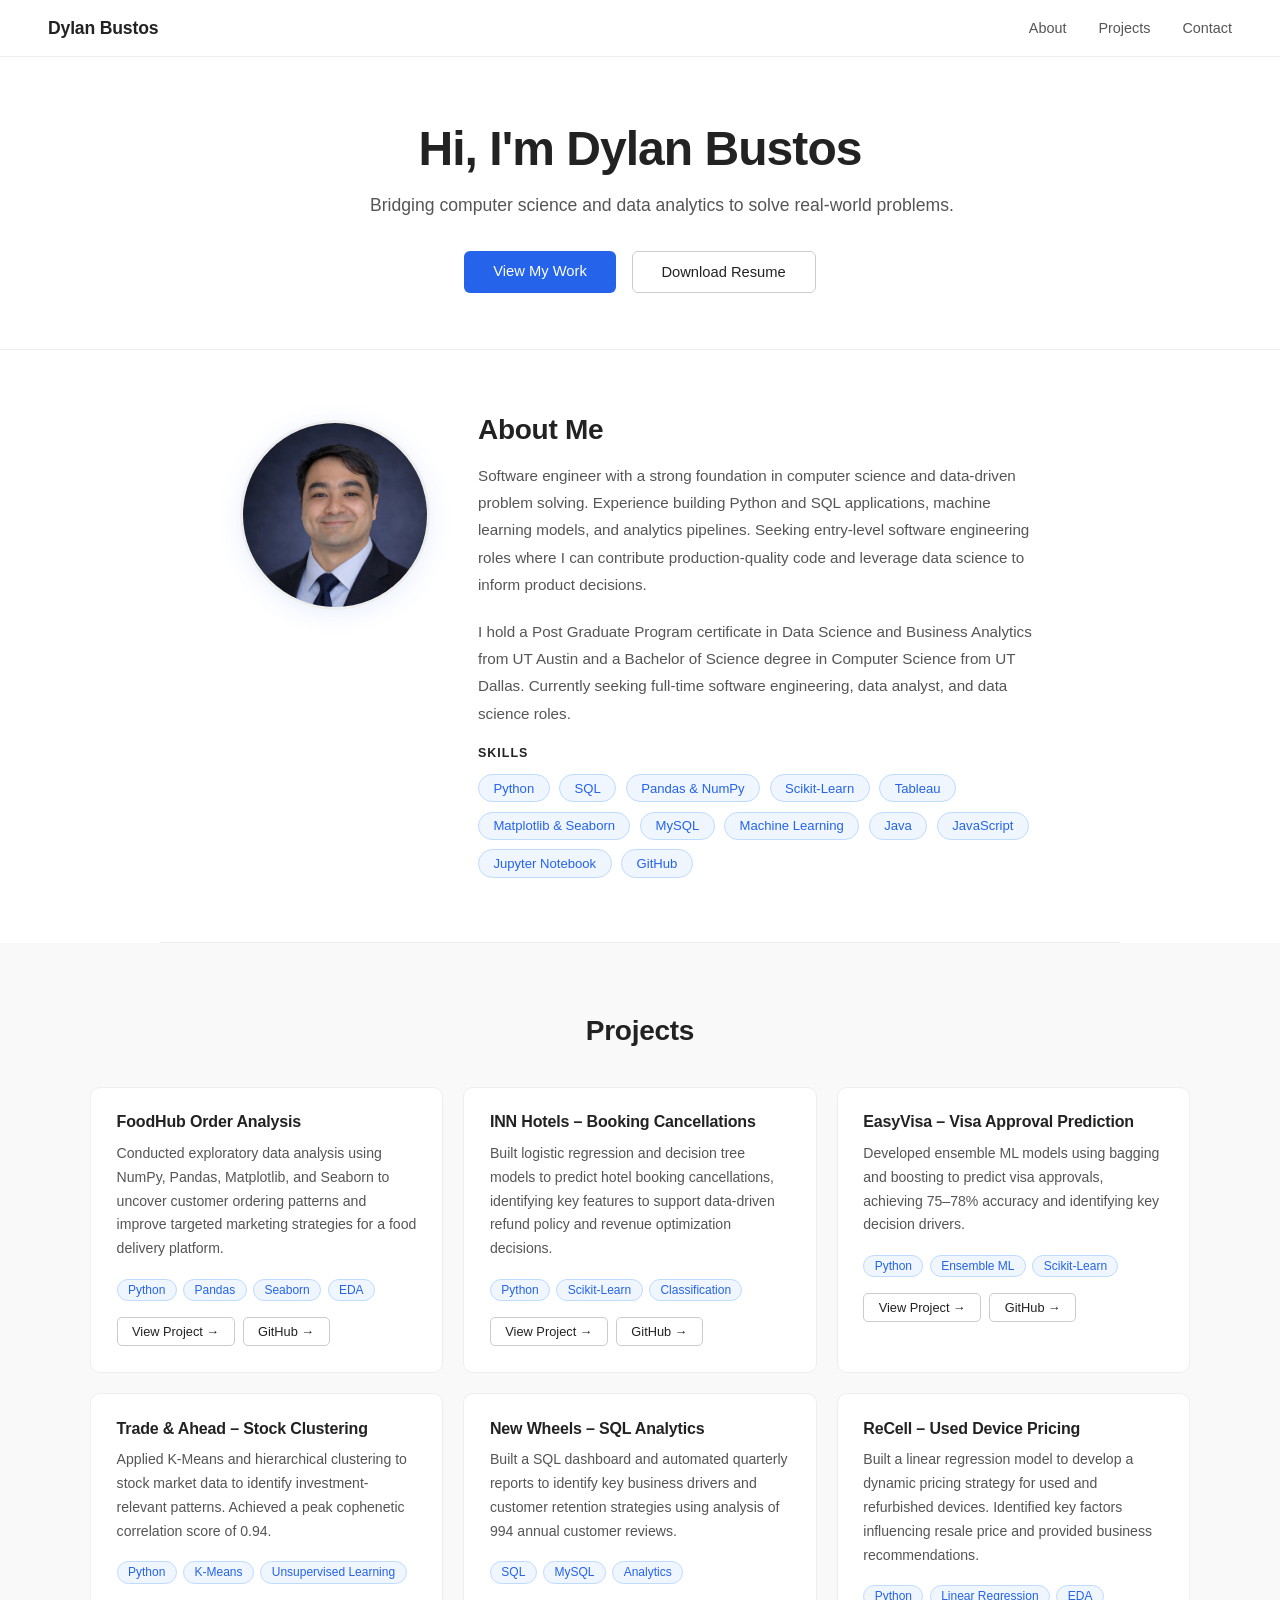
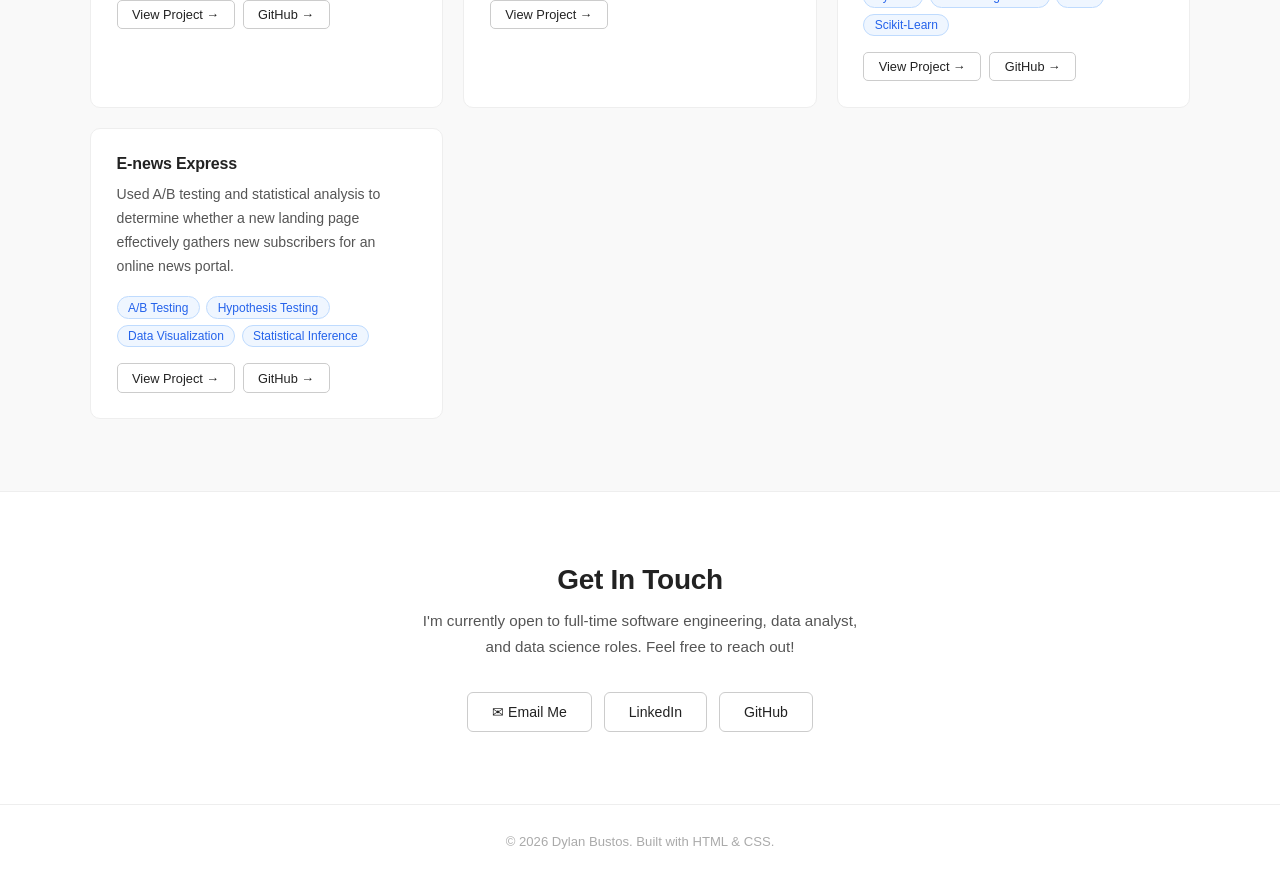
==== commit 54342441: "Visual Edits" ====
--- a/index.html
+++ b/index.html
@@ -1,180 +1,202 @@
 <!DOCTYPE html>
 <html lang="en">
-  <head>
-    <meta charset="UTF-8" />
-    <meta name="viewport" content="width=device-width, initial-scale=1.0"/>
-    <title>Dylan Bustos — Software Engineer and Data Scientist</title>
-    <link rel="stylesheet" href="style.css" />
-  </head>
-  <body>
-
-    <!-- NAV -->
-    <nav>
-      <span class="logo">Dylan Bustos</span>
-      <ul>
-        <li><a href="#about">About</a></li>
-        <li><a href="#projects">Projects</a></li>
-        <li><a href="#contact">Contact</a></li>
-      </ul>
-    </nav>
-
-    <!-- HERO -->
-<section id="hero">
-  <h1>Hi, I'm Dylan Bustos</h1>
-  <p>Bridging computer science and data analytics to solve real-world problems.</p>
-  <div class="hero-buttons">
-    <a href="#projects">View My Work</a>
-    <a href="Dylan_Bustos_Resume.pdf" download class="resume-btn">Download Resume</a>
-  </div>
-</section>
-
-    <!-- ABOUT -->
-    <section id="about">
-      <h2>About Me</h2>
-      <p>Software engineer with a strong foundation in computer science and data-driven problem solving. Experience building Python and SQL applications, machine learning models, and analytics pipelines. Seeking entry-level software engineering roles where I can contribute production-quality code and leverage data science to inform product decisions.</p>
-      <p>I hold a Post Graduate Program certificate in Data Science and Business Analytics from UT Austin and a Bachelor of Science degree in Computer Science from UT Dallas. Currently seeking full-time software engineering, data analyst, and data science roles.</p>
-
-      <h3>Skills</h3>
-      <ul class="skills-list">
-        <li>Python</li>
-        <li>SQL</li>
-        <li>Pandas & NumPy</li>
-        <li>Scikit-Learn</li>
-        <li>Tableau</li>
-        <li>Matplotlib & Seaborn</li>
-        <li>MySQL</li>
-        <li>Machine Learning</li>
-        <li>Java</li>
-        <li>JavaScript</li>
-        <li>Jupyter Notebook</li>
-        <li>GitHub</li>
-      </ul>
-    </section>
-
-<!-- PROJECTS -->
-<section id="projects">
-  <h2>Projects</h2>
-  <div class="projects-grid">
-
-    <div class="project-card">
-      <h3>FoodHub Order Analysis</h3>
-      <p>Conducted exploratory data analysis using NumPy, Pandas, Matplotlib, and Seaborn to uncover customer ordering patterns and improve targeted marketing strategies for a food delivery platform.</p>
-      <div class="project-tags">
-        <span>Python</span>
-        <span>Pandas</span>
-        <span>Seaborn</span>
-        <span>EDA</span>
-      </div>
-      <div class="project-card-links">
-        <a href="foodhub.html" class="project-link">View Project →</a>
-        <a href="https://github.com/dylanabustos/foodhub-order-analysis" class="project-link" target="_blank">GitHub →</a>
-      </div>
-    </div>
-
-    <div class="project-card">
-      <h3>INN Hotels – Booking Cancellations</h3>
-      <p>Built logistic regression and decision tree models to predict hotel booking cancellations, identifying key features to support data-driven refund policy and revenue optimization decisions.</p>
-      <div class="project-tags">
-        <span>Python</span>
-        <span>Scikit-Learn</span>
-        <span>Classification</span>
-      </div>
-      <div class="project-card-links">
-        <a href="innhotels.html" class="project-link">View Project →</a>
-        <a href="https://github.com/dylanabustos/inn-hotels" class="project-link" target="_blank">GitHub →</a>
-      </div>
-    </div>
-
-    <div class="project-card">
-      <h3>EasyVisa – Visa Approval Prediction</h3>
-      <p>Developed ensemble ML models using bagging and boosting to predict visa approvals, achieving 75–78% accuracy and identifying key decision drivers.</p>
-      <div class="project-tags">
-        <span>Python</span>
-        <span>Ensemble ML</span>
-        <span>Scikit-Learn</span>
-      </div>
-      <div class="project-card-links">
-        <a href="easyvisa.html" class="project-link">View Project →</a>
-        <a href="https://github.com/dylanabustos/easyvisa" class="project-link" target="_blank">GitHub →</a>
-      </div>
-    </div>
-
-    <div class="project-card">
-      <h3>Trade & Ahead – Stock Clustering</h3>
-      <p>Applied K-Means and hierarchical clustering to stock market data to identify investment-relevant patterns. Achieved a peak cophenetic correlation score of 0.94.</p>
-      <div class="project-tags">
-        <span>Python</span>
-        <span>K-Means</span>
-        <span>Unsupervised Learning</span>
-      </div>
-      <div class="project-card-links">
-        <a href="tradeahead.html" class="project-link">View Project →</a>
-        <a href="https://github.com/dylanabustos/trade-ahead" class="project-link" target="_blank">GitHub →</a>
-      </div>
-    </div>
-
-    <div class="project-card">
-      <h3>New Wheels – SQL Analytics</h3>
-      <p>Built a SQL dashboard and automated quarterly reports to identify key business drivers and customer retention strategies using analysis of 994 annual customer reviews.</p>
-      <div class="project-tags">
-        <span>SQL</span>
-        <span>MySQL</span>
-        <span>Analytics</span>
-      </div>
-      <div class="project-card-links">
-        <a href="newwheels.html" class="project-link">View Project →</a>
-      </div>
-    </div>
-
-    <div class="project-card">
-      <h3>ReCell – Used Device Pricing</h3>
-      <p>Built a linear regression model to develop a dynamic pricing strategy for used and refurbished devices. Identified key factors influencing resale price and provided business recommendations.</p>
-      <div class="project-tags">
-        <span>Python</span>
-        <span>Linear Regression</span>
-        <span>EDA</span>
-        <span>Scikit-Learn</span>
-      </div>
-      <div class="project-card-links">
-        <a href="recell.html" class="project-link">View Project →</a>
-        <a href="https://github.com/dylanabustos/recell-pricing-analysis" class="project-link" target="_blank">GitHub →</a>
-      </div>
-    </div>
-
-    <div class="project-card">
-      <h3>E-news Express</h3>
-      <p>Used A/B testing and statistical analysis to determine whether a new landing page effectively gathers new subscribers for an online news portal.</p>
-      <div class="project-tags">
-        <span>A/B Testing</span>
-        <span>Hypothesis Testing</span>
-        <span>Data Visualization</span>
-        <span>Statistical Inference</span>
-      </div>
-      <div class="project-card-links">
-        <a href="enews.html" class="project-link">View Project →</a>
-        <a href="https://github.com/dylanabustos/enews-express" class="project-link" target="_blank">GitHub →</a>
-      </div>
-    </div>
-
-  </div>
-</section>
-  </div>
-</section>
-<!-- CONTACT -->
-<section id="contact">
-  <h2>Get In Touch</h2>
-  <p>I'm currently open to full-time software engineering, data analyst, and data science roles. Feel free to reach out!</p>
-  <div class="contact-links">
-    <a href="mailto:dylanantoniobustos@gmail.com">✉ Email Me</a>
-    <a href="https://www.linkedin.com/in/dylan-bustos-12aa0a23b" target="_blank">LinkedIn</a>
-    <a href="https://github.com/dylanabustos" target="_blank">GitHub</a>
-  </div>
-</section>
-
-<!-- FOOTER -->
-<footer>
-  <p>© 2026 Dylan Bustos. Built with HTML & CSS.</p>
-</footer>
-    <script src="script.js"></script>
-  </body>
+
+<head>
+  <meta charset="UTF-8" />
+  <meta name="viewport" content="width=device-width, initial-scale=1.0" />
+  <title>Dylan Bustos — Software Engineer and Data Scientist</title>
+  <link rel="stylesheet" href="style.css" />
+</head>
+
+<body>
+
+  <!-- NAV -->
+  <nav>
+    <span class="logo">Dylan Bustos</span>
+    <ul>
+      <li><a href="#about">About</a></li>
+      <li><a href="#projects">Projects</a></li>
+      <li><a href="#contact">Contact</a></li>
+    </ul>
+  </nav>
+
+  <!-- HERO -->
+  <section id="hero">
+    <h1>Hi, I'm Dylan Bustos</h1>
+    <p>Bridging computer science and data analytics to solve real-world problems.</p>
+    <div class="hero-buttons">
+      <a href="#projects">View My Work</a>
+      <a href="Dylan_Bustos_Resume.pdf" download class="resume-btn">Download Resume</a>
+    </div>
+  </section>
+
+  <!-- ABOUT -->
+  <section id="about">
+    <div class="about-inner">
+      <img src="profile.png" alt="Dylan Bustos" class="about-photo" />
+      <div class="about-text">
+        <h2>About Me</h2>
+        <p>Software engineer with a strong foundation in computer science and data-driven problem solving. Experience
+          building Python and SQL applications, machine learning models, and analytics pipelines. Seeking entry-level
+          software engineering roles where I can contribute production-quality code and leverage data science to inform
+          product decisions.</p>
+        <p>I hold a Post Graduate Program certificate in Data Science and Business Analytics from UT Austin and a
+          Bachelor of Science degree in Computer Science from UT Dallas. Currently seeking full-time software
+          engineering, data analyst, and data science roles.</p>
+        <h3>Skills</h3>
+        <ul class="skills-list">
+          <li>Python</li>
+          <li>SQL</li>
+          <li>Pandas & NumPy</li>
+          <li>Scikit-Learn</li>
+          <li>Tableau</li>
+          <li>Matplotlib & Seaborn</li>
+          <li>MySQL</li>
+          <li>Machine Learning</li>
+          <li>Java</li>
+          <li>JavaScript</li>
+          <li>Jupyter Notebook</li>
+          <li>GitHub</li>
+        </ul>
+      </div>
+    </div>
+  </section>
+
+  <!-- PROJECTS -->
+  <section id="projects">
+    <h2>Projects</h2>
+    <div class="projects-grid">
+
+      <div class="project-card">
+        <h3>FoodHub Order Analysis</h3>
+        <p>Conducted exploratory data analysis using NumPy, Pandas, Matplotlib, and Seaborn to uncover customer ordering
+          patterns and improve targeted marketing strategies for a food delivery platform.</p>
+        <div class="project-tags">
+          <span>Python</span>
+          <span>Pandas</span>
+          <span>Seaborn</span>
+          <span>EDA</span>
+        </div>
+        <div class="project-card-links">
+          <a href="foodhub.html" class="project-link">View Project →</a>
+          <a href="https://github.com/dylanabustos/foodhub-order-analysis" class="project-link" target="_blank">GitHub
+            →</a>
+        </div>
+      </div>
+
+      <div class="project-card">
+        <h3>INN Hotels – Booking Cancellations</h3>
+        <p>Built logistic regression and decision tree models to predict hotel booking cancellations, identifying key
+          features to support data-driven refund policy and revenue optimization decisions.</p>
+        <div class="project-tags">
+          <span>Python</span>
+          <span>Scikit-Learn</span>
+          <span>Classification</span>
+        </div>
+        <div class="project-card-links">
+          <a href="innhotels.html" class="project-link">View Project →</a>
+          <a href="https://github.com/dylanabustos/inn-hotels" class="project-link" target="_blank">GitHub →</a>
+        </div>
+      </div>
+
+      <div class="project-card">
+        <h3>EasyVisa – Visa Approval Prediction</h3>
+        <p>Developed ensemble ML models using bagging and boosting to predict visa approvals, achieving 75–78% accuracy
+          and identifying key decision drivers.</p>
+        <div class="project-tags">
+          <span>Python</span>
+          <span>Ensemble ML</span>
+          <span>Scikit-Learn</span>
+        </div>
+        <div class="project-card-links">
+          <a href="easyvisa.html" class="project-link">View Project →</a>
+          <a href="https://github.com/dylanabustos/easyvisa" class="project-link" target="_blank">GitHub →</a>
+        </div>
+      </div>
+
+      <div class="project-card">
+        <h3>Trade & Ahead – Stock Clustering</h3>
+        <p>Applied K-Means and hierarchical clustering to stock market data to identify investment-relevant patterns.
+          Achieved a peak cophenetic correlation score of 0.94.</p>
+        <div class="project-tags">
+          <span>Python</span>
+          <span>K-Means</span>
+          <span>Unsupervised Learning</span>
+        </div>
+        <div class="project-card-links">
+          <a href="tradeahead.html" class="project-link">View Project →</a>
+          <a href="https://github.com/dylanabustos/trade-ahead" class="project-link" target="_blank">GitHub →</a>
+        </div>
+      </div>
+
+      <div class="project-card">
+        <h3>New Wheels – SQL Analytics</h3>
+        <p>Built a SQL dashboard and automated quarterly reports to identify key business drivers and customer retention
+          strategies using analysis of 994 annual customer reviews.</p>
+        <div class="project-tags">
+          <span>SQL</span>
+          <span>MySQL</span>
+          <span>Analytics</span>
+        </div>
+        <div class="project-card-links">
+          <a href="newwheels.html" class="project-link">View Project →</a>
+        </div>
+      </div>
+
+      <div class="project-card">
+        <h3>ReCell – Used Device Pricing</h3>
+        <p>Built a linear regression model to develop a dynamic pricing strategy for used and refurbished devices.
+          Identified key factors influencing resale price and provided business recommendations.</p>
+        <div class="project-tags">
+          <span>Python</span>
+          <span>Linear Regression</span>
+          <span>EDA</span>
+          <span>Scikit-Learn</span>
+        </div>
+        <div class="project-card-links">
+          <a href="recell.html" class="project-link">View Project →</a>
+          <a href="https://github.com/dylanabustos/recell-pricing-analysis" class="project-link" target="_blank">GitHub
+            →</a>
+        </div>
+      </div>
+
+      <div class="project-card">
+        <h3>E-news Express</h3>
+        <p>Used A/B testing and statistical analysis to determine whether a new landing page effectively gathers new
+          subscribers for an online news portal.</p>
+        <div class="project-tags">
+          <span>A/B Testing</span>
+          <span>Hypothesis Testing</span>
+          <span>Data Visualization</span>
+          <span>Statistical Inference</span>
+        </div>
+        <div class="project-card-links">
+          <a href="enews.html" class="project-link">View Project →</a>
+          <a href="https://github.com/dylanabustos/enews-express" class="project-link" target="_blank">GitHub →</a>
+        </div>
+      </div>
+
+    </div>
+  </section>
+
+  <!-- CONTACT -->
+  <section id="contact">
+    <h2>Get In Touch</h2>
+    <p>I'm currently open to full-time software engineering, data analyst, and data science roles. Feel free to reach
+      out!</p>
+    <div class="contact-links">
+      <a href="mailto:dylanantoniobustos@gmail.com">✉ Email Me</a>
+      <a href="https://www.linkedin.com/in/dylan-bustos-12aa0a23b" target="_blank">LinkedIn</a>
+      <a href="https://github.com/dylanabustos" target="_blank">GitHub</a>
+    </div>
+  </section>
+
+  <!-- FOOTER -->
+  <footer>
+    <p>© 2026 Dylan Bustos. Built with HTML & CSS.</p>
+  </footer>
+
+  <script src="script.js"></script>
+</body>
+
 </html>
--- a/style.css
+++ b/style.css
@@ -5,10 +5,19 @@
   box-sizing: border-box;
 }
 
+:root {
+  --accent: #2563eb;
+  --accent-hover: #1d4ed8;
+  --text: #222222;
+  --muted: #555555;
+  --light-bg: #f9f9f9;
+  --border: #eeeeee;
+}
+
 body {
   font-family: Arial, sans-serif;
   background: #ffffff;
-  color: #222222;
+  color: var(--text);
 }
 
 /* ── NAV ── */
@@ -16,9 +25,9 @@
   display: flex;
   justify-content: space-between;
   align-items: center;
-  padding: 1.2rem 2.5rem;
-  background: #ffffff;
-  border-bottom: 1px solid #eeeeee;
+  padding: 1.1rem 3rem;
+  background: #ffffff;
+  border-bottom: 1px solid var(--border);
   position: sticky;
   top: 0;
   z-index: 100;
@@ -27,7 +36,8 @@
 .logo {
   font-size: 1.1rem;
   font-weight: bold;
-  color: #222222;
+  color: var(--text);
+  letter-spacing: -0.01em;
 }
 
 nav ul {
@@ -38,12 +48,13 @@
 
 nav ul a {
   text-decoration: none;
-  color: #555555;
-  font-size: 0.95rem;
+  color: var(--muted);
+  font-size: 0.9rem;
+  transition: color 0.2s;
 }
 
 nav ul a:hover {
-  color: #000000;
+  color: var(--accent);
 }
 
 /* ── HERO ── */
@@ -53,21 +64,25 @@
   align-items: center;
   justify-content: center;
   text-align: center;
-  padding: 6rem 2rem;
-  background: #f9f9f9;
+  padding: 4rem 2rem 3.5rem;
+  background: #ffffff;
+  border-bottom: 1px solid var(--border);
 }
 
 #hero h1 {
   font-size: 3rem;
   font-weight: bold;
-  margin-bottom: 1rem;
+  margin-bottom: 0.9rem;
+  letter-spacing: -0.02em;
 }
 
 #hero p {
-  font-size: 1.2rem;
-  color: #555555;
+  font-size: 1.1rem;
+  color: var(--muted);
   margin-bottom: 2rem;
-  max-width: 500px;
+  max-width: 540px;
+  line-height: 1.6;
+  white-space: nowrap;
 }
 
 .hero-buttons {
@@ -78,196 +93,288 @@
 }
 
 .hero-buttons a {
-  background: #222222;
+  background: var(--accent);
   color: #ffffff;
-  padding: 0.8rem 1.8rem;
-  border-radius: 4px;
+  padding: 0.75rem 1.8rem;
+  border-radius: 6px;
   text-decoration: none;
-  font-size: 0.95rem;
+  font-size: 0.92rem;
+  font-weight: 500;
   transition: background 0.2s;
 }
 
 .hero-buttons a:hover {
-  background: #444444;
+  background: var(--accent-hover);
 }
 
 .hero-buttons a.resume-btn {
   background: transparent;
-  color: #222222;
-  border: 1px solid #222222;
+  color: var(--text);
+  border: 1.5px solid #cccccc;
 }
 
 .hero-buttons a.resume-btn:hover {
-  background: #222222;
+  border-color: var(--text);
+  background: var(--text);
   color: #ffffff;
 }
 
 /* ── ABOUT ── */
 #about {
-  padding: 5rem 2.5rem;
+  padding: 4rem 3rem;
+  max-width: 960px;
+  margin: 0 auto;
+  border-bottom: 1px solid var(--border);
+  display: flex;
+  flex-direction: column;
+  align-items: center;
+}
+
+.about-inner {
+  display: flex;
+  gap: 3rem;
+  align-items: flex-start;
+  width: 100%;
   max-width: 800px;
-  margin: 0 auto;
-}
-
-#about h2 {
-  font-size: 2rem;
+}
+
+.about-photo {
+  flex-shrink: 0;
+  width: 190px;
+  height: 190px;
+  border-radius: 50%;
+  object-fit: cover;
+  object-position: center top;
+  border: 3px solid var(--border);
+  box-shadow: 0 4px 24px rgba(37, 99, 235, 0.1);
+  margin-top: 0.4rem;
+}
+
+.about-text h2 {
+  font-size: 1.75rem;
+  font-weight: bold;
   margin-bottom: 1rem;
-}
-
-#about p {
-  color: #555555;
+  letter-spacing: -0.01em;
+}
+
+.about-text p {
+  color: var(--muted);
   line-height: 1.8;
-  margin-bottom: 1.5rem;
-}
-
-#about h3 {
-  font-size: 1.2rem;
-  margin-bottom: 1rem;
+  margin-bottom: 1.2rem;
+  font-size: 0.95rem;
+}
+
+.about-text h3 {
+  font-size: 0.78rem;
+  font-weight: bold;
+  margin-bottom: 0.85rem;
+  text-transform: uppercase;
+  letter-spacing: 0.08em;
+  color: var(--text);
 }
 
 .skills-list {
   display: flex;
   flex-wrap: wrap;
-  gap: 0.75rem;
+  gap: 0.6rem;
   list-style: none;
 }
 
 .skills-list li {
-  background: #f0f0f0;
-  padding: 0.4rem 1rem;
+  background: #eff6ff;
+  color: var(--accent);
+  padding: 0.35rem 0.9rem;
   border-radius: 20px;
-  font-size: 0.9rem;
-  color: #333333;
+  font-size: 0.82rem;
+  font-weight: 500;
+  border: 1px solid #bfdbfe;
 }
 
 /* ── PROJECTS ── */
 #projects {
-  padding: 5rem 2.5rem;
-  background: #f9f9f9;
+  padding: 4.5rem 3rem;
+  background: var(--light-bg);
+  border-bottom: 1px solid var(--border);
 }
 
 #projects h2 {
-  font-size: 2rem;
+  font-size: 1.75rem;
+  font-weight: bold;
   margin-bottom: 2.5rem;
   text-align: center;
+  letter-spacing: -0.01em;
 }
 
 .projects-grid {
   display: grid;
   grid-template-columns: repeat(auto-fill, minmax(300px, 1fr));
-  gap: 1.5rem;
+  gap: 1.25rem;
   max-width: 1100px;
   margin: 0 auto;
 }
 
 .project-card {
   background: #ffffff;
-  border: 1px solid #eeeeee;
-  border-radius: 8px;
-  padding: 1.8rem;
-  transition: transform 0.2s, box-shadow 0.2s;
+  border: 1px solid var(--border);
+  border-radius: 10px;
+  padding: 1.6rem;
+  transition: transform 0.2s, box-shadow 0.2s, border-color 0.2s;
 }
 
 .project-card:hover {
   transform: translateY(-4px);
-  box-shadow: 0 8px 24px rgba(0,0,0,0.08);
+  box-shadow: 0 10px 30px rgba(37, 99, 235, 0.08);
+  border-color: #bfdbfe;
 }
 
 .project-card h3 {
-  font-size: 1.1rem;
-  margin-bottom: 0.75rem;
+  font-size: 1rem;
+  font-weight: bold;
+  margin-bottom: 0.65rem;
+  letter-spacing: -0.01em;
 }
 
 .project-card p {
-  font-size: 0.9rem;
-  color: #555555;
+  font-size: 0.88rem;
+  color: var(--muted);
   line-height: 1.7;
-  margin-bottom: 1.2rem;
+  margin-bottom: 1.1rem;
 }
 
 .project-tags {
   display: flex;
   flex-wrap: wrap;
+  gap: 0.4rem;
+  margin-bottom: 1rem;
+}
+
+.project-tags span {
+  background: #eff6ff;
+  color: var(--accent);
+  padding: 0.2rem 0.65rem;
+  border-radius: 20px;
+  font-size: 0.75rem;
+  font-weight: 500;
+  border: 1px solid #bfdbfe;
+}
+
+.project-card-links {
+  display: flex;
   gap: 0.5rem;
-  margin-bottom: 1rem;
-}
-
-.project-tags span {
-  background: #f0f0f0;
-  padding: 0.25rem 0.75rem;
-  border-radius: 20px;
-  font-size: 0.78rem;
-  color: #333333;
-}
-
-.project-card-links {
-  display: flex;
-  gap: 0.6rem;
   flex-wrap: wrap;
   margin-top: 1rem;
 }
 
 .project-link {
   display: inline-block;
-  padding: 0.4rem 1rem;
-  border-radius: 4px;
-  font-size: 0.82rem;
+  padding: 0.38rem 0.9rem;
+  border-radius: 5px;
+  font-size: 0.8rem;
   text-decoration: none;
-  border: 1px solid #222222;
-  color: #222222;
+  border: 1.5px solid #cccccc;
+  color: var(--text);
   transition: all 0.2s;
+  font-weight: 500;
 }
 
 .project-link:hover {
-  background: #222222;
+  background: var(--accent);
+  border-color: var(--accent);
   color: #ffffff;
 }
 
 /* ── CONTACT ── */
 #contact {
-  padding: 5rem 2.5rem;
+  padding: 4.5rem 3rem;
   text-align: center;
+  border-bottom: 1px solid var(--border);
 }
 
 #contact h2 {
-  font-size: 2rem;
-  margin-bottom: 1rem;
+  font-size: 1.75rem;
+  font-weight: bold;
+  margin-bottom: 0.75rem;
+  letter-spacing: -0.01em;
 }
 
 #contact p {
-  color: #555555;
+  color: var(--muted);
   margin-bottom: 2rem;
-  font-size: 1rem;
+  font-size: 0.95rem;
+  max-width: 460px;
+  margin-left: auto;
+  margin-right: auto;
+  line-height: 1.7;
 }
 
 .contact-links {
   display: flex;
   justify-content: center;
-  gap: 1rem;
+  gap: 0.75rem;
   flex-wrap: wrap;
 }
 
 .contact-links a {
-  padding: 0.75rem 1.6rem;
-  border: 1px solid #222222;
-  border-radius: 4px;
+  padding: 0.7rem 1.5rem;
+  border: 1.5px solid #cccccc;
+  border-radius: 6px;
   text-decoration: none;
-  color: #222222;
-  font-size: 0.9rem;
+  color: var(--text);
+  font-size: 0.88rem;
+  font-weight: 500;
   transition: all 0.2s;
 }
 
 .contact-links a:hover {
-  background: #222222;
+  background: var(--accent);
+  border-color: var(--accent);
   color: #ffffff;
 }
 
 /* ── FOOTER ── */
 footer {
   text-align: center;
-  padding: 2rem;
-  background: #f9f9f9;
-  border-top: 1px solid #eeeeee;
-  font-size: 0.85rem;
-  color: #999999;
+  padding: 1.8rem;
+  background: #ffffff;
+  font-size: 0.82rem;
+  color: #aaaaaa;
+}
+
+/* ── RESPONSIVE ── */
+@media (max-width: 680px) {
+  nav {
+    padding: 1rem 1.5rem;
+  }
+
+  #hero h1 {
+    font-size: 2.2rem;
+  }
+
+  #hero p {
+    white-space: normal;
+  }
+
+  #about,
+  #projects,
+  #contact {
+    padding: 3rem 1.5rem;
+  }
+
+  .about-inner {
+    display: flex;
+    gap: 3rem;
+    align-items: flex-start;
+    width: 100%;
+    max-width: 700px;
+  }
+
+  .about-photo {
+    width: 150px;
+    height: 150px;
+    margin-top: 0;
+  }
+
+  .skills-list {
+    justify-content: center;
+  }
 }
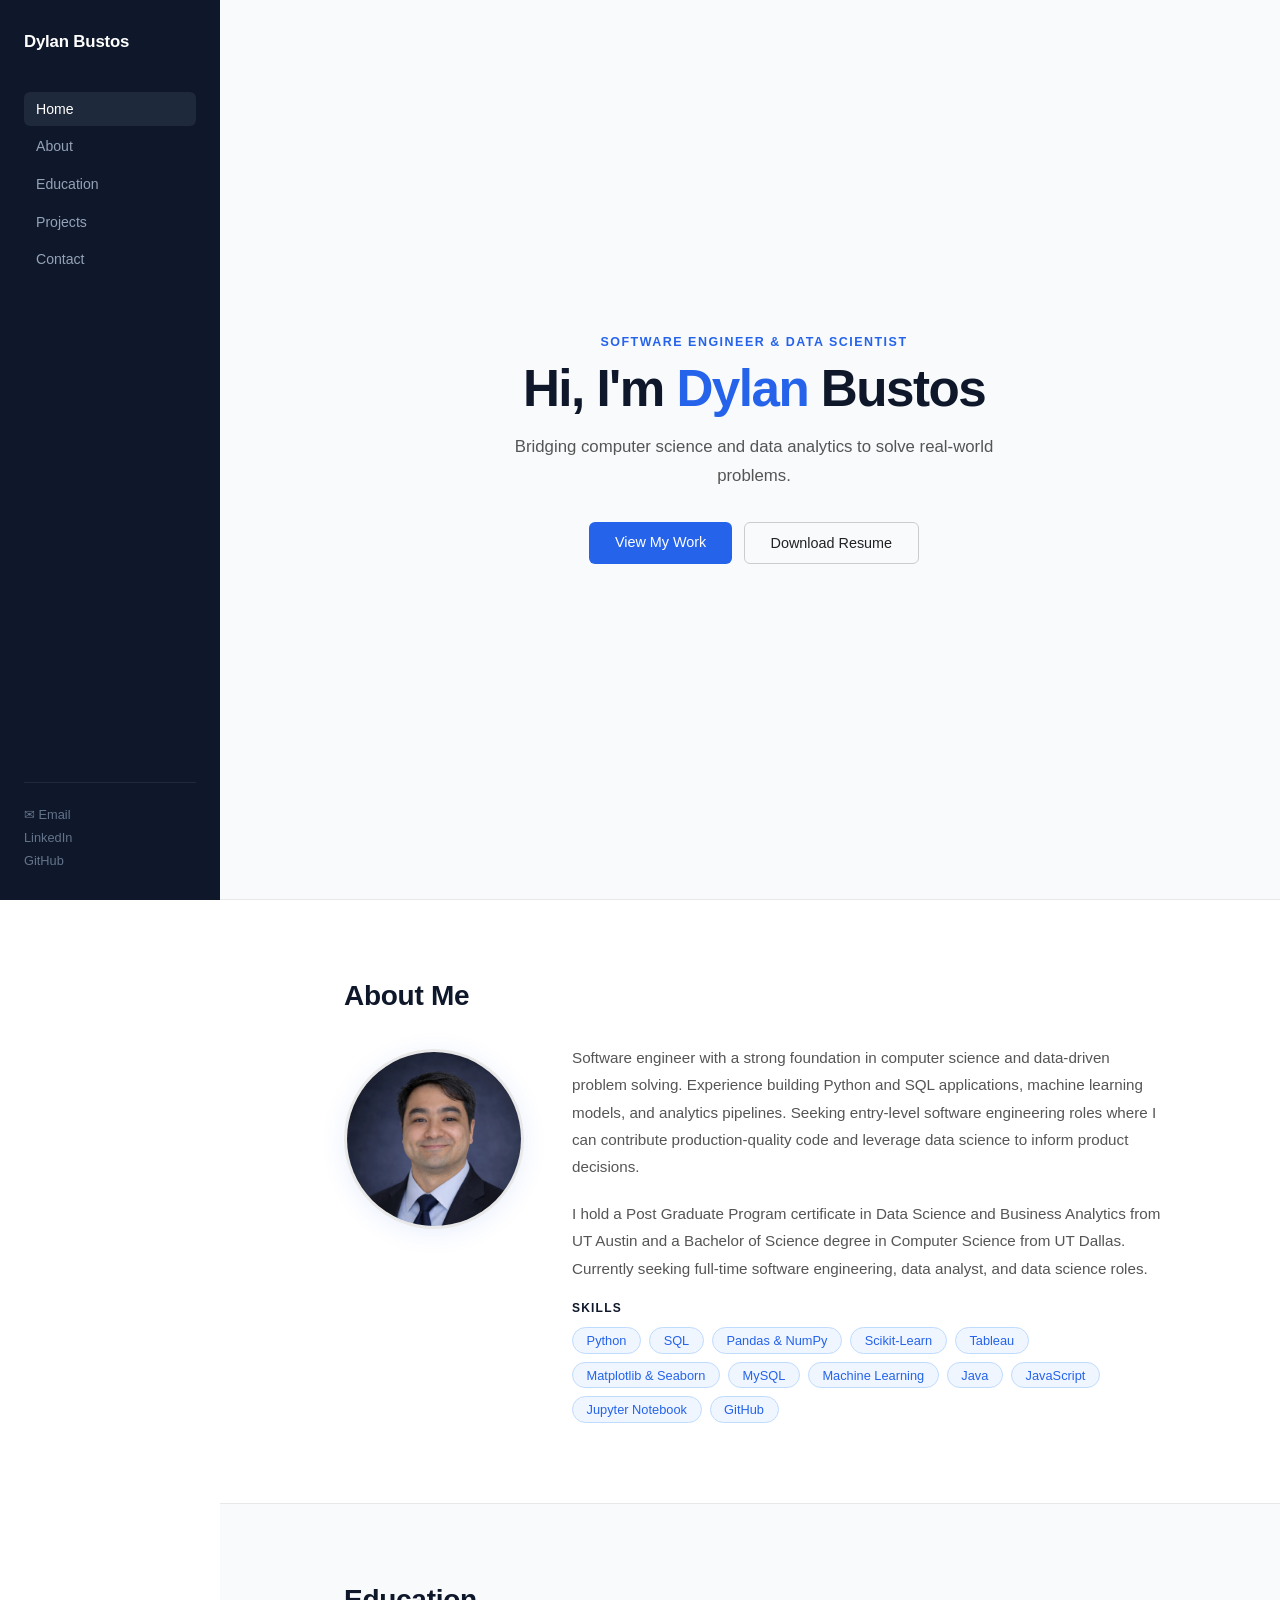
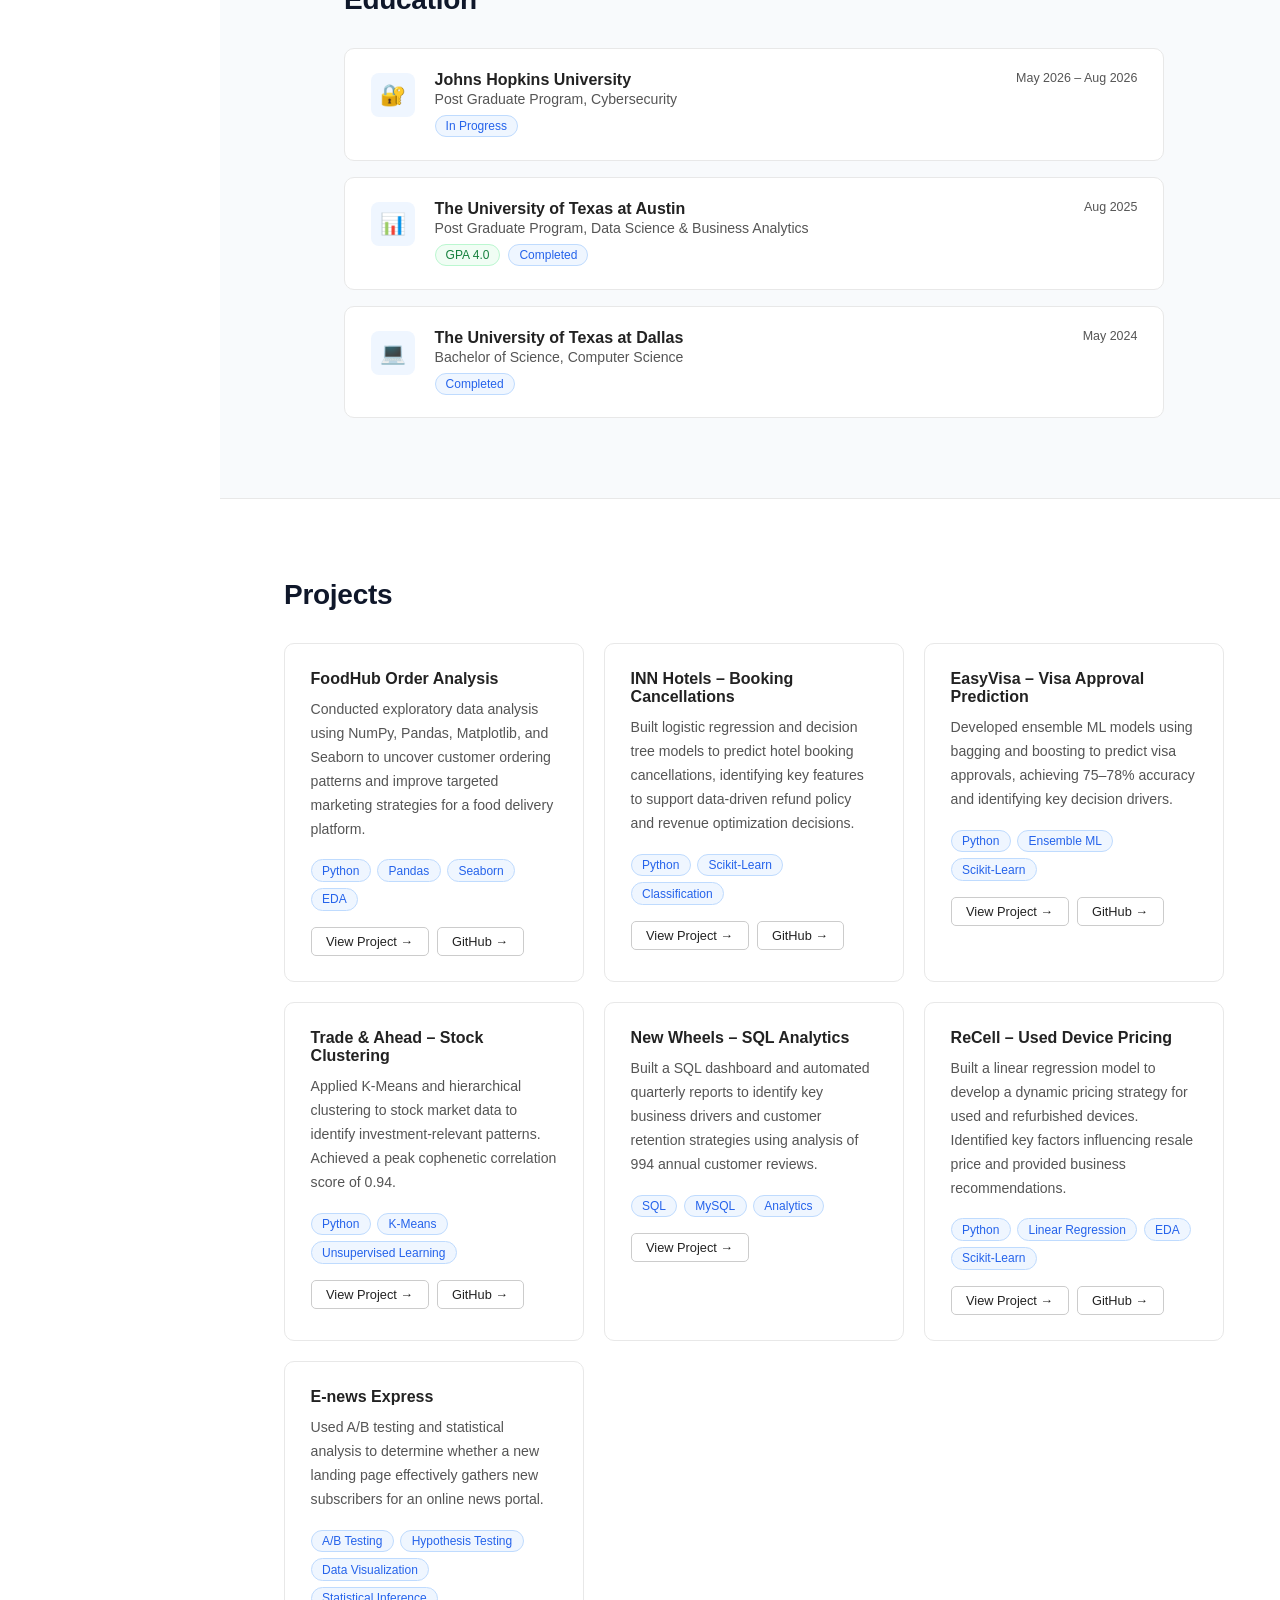
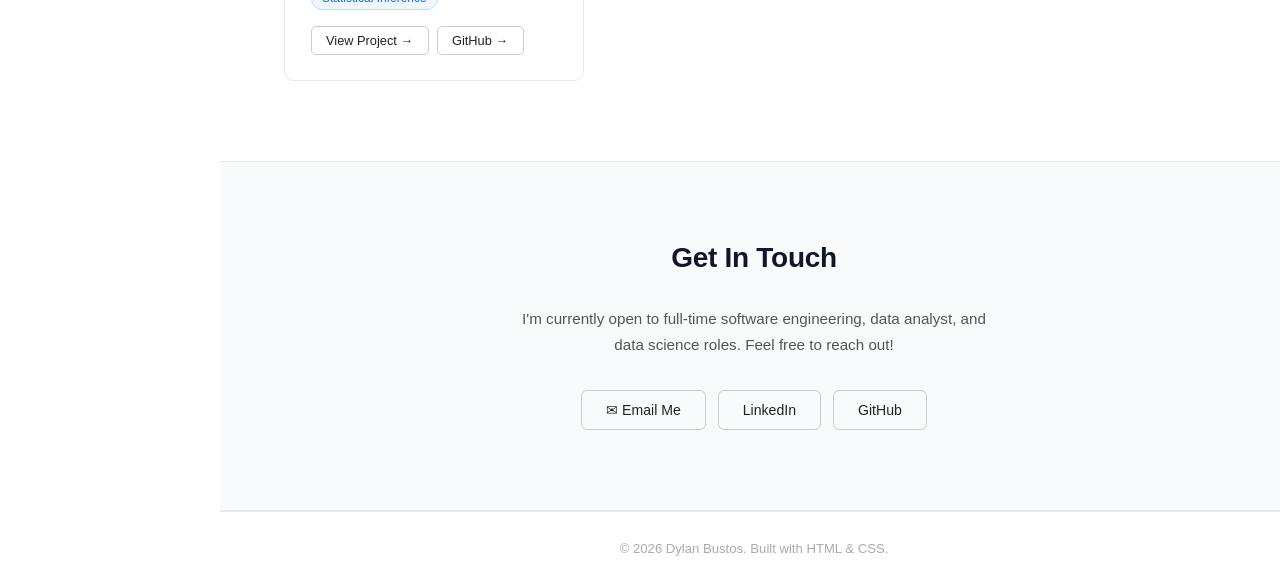
==== commit 2b01290b: "visual change" ====
--- a/index.html
+++ b/index.html
@@ -10,193 +10,307 @@
 
 <body>
 
-  <!-- NAV -->
-  <nav>
+  <!-- MOBILE HEADER -->
+  <header class="mobile-header">
     <span class="logo">Dylan Bustos</span>
-    <ul>
-      <li><a href="#about">About</a></li>
-      <li><a href="#projects">Projects</a></li>
-      <li><a href="#contact">Contact</a></li>
-    </ul>
-  </nav>
-
-  <!-- HERO -->
-  <section id="hero">
-    <h1>Hi, I'm Dylan Bustos</h1>
-    <p>Bridging computer science and data analytics to solve real-world problems.</p>
-    <div class="hero-buttons">
-      <a href="#projects">View My Work</a>
-      <a href="Dylan_Bustos_Resume.pdf" download class="resume-btn">Download Resume</a>
+    <button class="hamburger" id="hamburger" aria-label="Open menu">&#9776;</button>
+  </header>
+
+  <!-- SIDEBAR OVERLAY -->
+  <div class="sidebar-overlay" id="overlay"></div>
+
+  <!-- SIDEBAR -->
+  <aside class="sidebar" id="sidebar">
+    <div class="sidebar-logo">Dylan Bustos</div>
+    <nav class="sidebar-nav">
+      <a href="#hero" class="sidebar-link active">Home</a>
+      <a href="#about" class="sidebar-link">About</a>
+      <a href="#education" class="sidebar-link">Education</a>
+      <a href="#projects" class="sidebar-link">Projects</a>
+      <a href="#contact" class="sidebar-link">Contact</a>
+    </nav>
+    <div class="sidebar-footer">
+      <a href="mailto:dylanantoniobustos@gmail.com" class="sidebar-contact-link">✉ Email</a>
+      <a href="https://www.linkedin.com/in/dylan-bustos-12aa0a23b" target="_blank"
+        class="sidebar-contact-link">LinkedIn</a>
+      <a href="https://github.com/dylanabustos" target="_blank" class="sidebar-contact-link">GitHub</a>
     </div>
-  </section>
-
-  <!-- ABOUT -->
-  <section id="about">
-    <div class="about-inner">
-      <img src="profile.png" alt="Dylan Bustos" class="about-photo" />
-      <div class="about-text">
-        <h2>About Me</h2>
-        <p>Software engineer with a strong foundation in computer science and data-driven problem solving. Experience
-          building Python and SQL applications, machine learning models, and analytics pipelines. Seeking entry-level
-          software engineering roles where I can contribute production-quality code and leverage data science to inform
-          product decisions.</p>
-        <p>I hold a Post Graduate Program certificate in Data Science and Business Analytics from UT Austin and a
-          Bachelor of Science degree in Computer Science from UT Dallas. Currently seeking full-time software
-          engineering, data analyst, and data science roles.</p>
-        <h3>Skills</h3>
-        <ul class="skills-list">
-          <li>Python</li>
-          <li>SQL</li>
-          <li>Pandas & NumPy</li>
-          <li>Scikit-Learn</li>
-          <li>Tableau</li>
-          <li>Matplotlib & Seaborn</li>
-          <li>MySQL</li>
-          <li>Machine Learning</li>
-          <li>Java</li>
-          <li>JavaScript</li>
-          <li>Jupyter Notebook</li>
-          <li>GitHub</li>
-        </ul>
-      </div>
-    </div>
-  </section>
-
-  <!-- PROJECTS -->
-  <section id="projects">
-    <h2>Projects</h2>
-    <div class="projects-grid">
-
-      <div class="project-card">
-        <h3>FoodHub Order Analysis</h3>
-        <p>Conducted exploratory data analysis using NumPy, Pandas, Matplotlib, and Seaborn to uncover customer ordering
-          patterns and improve targeted marketing strategies for a food delivery platform.</p>
-        <div class="project-tags">
-          <span>Python</span>
-          <span>Pandas</span>
-          <span>Seaborn</span>
-          <span>EDA</span>
-        </div>
-        <div class="project-card-links">
-          <a href="foodhub.html" class="project-link">View Project →</a>
-          <a href="https://github.com/dylanabustos/foodhub-order-analysis" class="project-link" target="_blank">GitHub
-            →</a>
-        </div>
-      </div>
-
-      <div class="project-card">
-        <h3>INN Hotels – Booking Cancellations</h3>
-        <p>Built logistic regression and decision tree models to predict hotel booking cancellations, identifying key
-          features to support data-driven refund policy and revenue optimization decisions.</p>
-        <div class="project-tags">
-          <span>Python</span>
-          <span>Scikit-Learn</span>
-          <span>Classification</span>
-        </div>
-        <div class="project-card-links">
-          <a href="innhotels.html" class="project-link">View Project →</a>
-          <a href="https://github.com/dylanabustos/inn-hotels" class="project-link" target="_blank">GitHub →</a>
-        </div>
-      </div>
-
-      <div class="project-card">
-        <h3>EasyVisa – Visa Approval Prediction</h3>
-        <p>Developed ensemble ML models using bagging and boosting to predict visa approvals, achieving 75–78% accuracy
-          and identifying key decision drivers.</p>
-        <div class="project-tags">
-          <span>Python</span>
-          <span>Ensemble ML</span>
-          <span>Scikit-Learn</span>
-        </div>
-        <div class="project-card-links">
-          <a href="easyvisa.html" class="project-link">View Project →</a>
-          <a href="https://github.com/dylanabustos/easyvisa" class="project-link" target="_blank">GitHub →</a>
-        </div>
-      </div>
-
-      <div class="project-card">
-        <h3>Trade & Ahead – Stock Clustering</h3>
-        <p>Applied K-Means and hierarchical clustering to stock market data to identify investment-relevant patterns.
-          Achieved a peak cophenetic correlation score of 0.94.</p>
-        <div class="project-tags">
-          <span>Python</span>
-          <span>K-Means</span>
-          <span>Unsupervised Learning</span>
-        </div>
-        <div class="project-card-links">
-          <a href="tradeahead.html" class="project-link">View Project →</a>
-          <a href="https://github.com/dylanabustos/trade-ahead" class="project-link" target="_blank">GitHub →</a>
-        </div>
-      </div>
-
-      <div class="project-card">
-        <h3>New Wheels – SQL Analytics</h3>
-        <p>Built a SQL dashboard and automated quarterly reports to identify key business drivers and customer retention
-          strategies using analysis of 994 annual customer reviews.</p>
-        <div class="project-tags">
-          <span>SQL</span>
-          <span>MySQL</span>
-          <span>Analytics</span>
-        </div>
-        <div class="project-card-links">
-          <a href="newwheels.html" class="project-link">View Project →</a>
-        </div>
-      </div>
-
-      <div class="project-card">
-        <h3>ReCell – Used Device Pricing</h3>
-        <p>Built a linear regression model to develop a dynamic pricing strategy for used and refurbished devices.
-          Identified key factors influencing resale price and provided business recommendations.</p>
-        <div class="project-tags">
-          <span>Python</span>
-          <span>Linear Regression</span>
-          <span>EDA</span>
-          <span>Scikit-Learn</span>
-        </div>
-        <div class="project-card-links">
-          <a href="recell.html" class="project-link">View Project →</a>
-          <a href="https://github.com/dylanabustos/recell-pricing-analysis" class="project-link" target="_blank">GitHub
-            →</a>
-        </div>
-      </div>
-
-      <div class="project-card">
-        <h3>E-news Express</h3>
-        <p>Used A/B testing and statistical analysis to determine whether a new landing page effectively gathers new
-          subscribers for an online news portal.</p>
-        <div class="project-tags">
-          <span>A/B Testing</span>
-          <span>Hypothesis Testing</span>
-          <span>Data Visualization</span>
-          <span>Statistical Inference</span>
-        </div>
-        <div class="project-card-links">
-          <a href="enews.html" class="project-link">View Project →</a>
-          <a href="https://github.com/dylanabustos/enews-express" class="project-link" target="_blank">GitHub →</a>
-        </div>
-      </div>
-
-    </div>
-  </section>
-
-  <!-- CONTACT -->
-  <section id="contact">
-    <h2>Get In Touch</h2>
-    <p>I'm currently open to full-time software engineering, data analyst, and data science roles. Feel free to reach
-      out!</p>
-    <div class="contact-links">
-      <a href="mailto:dylanantoniobustos@gmail.com">✉ Email Me</a>
-      <a href="https://www.linkedin.com/in/dylan-bustos-12aa0a23b" target="_blank">LinkedIn</a>
-      <a href="https://github.com/dylanabustos" target="_blank">GitHub</a>
-    </div>
-  </section>
-
-  <!-- FOOTER -->
-  <footer>
-    <p>© 2026 Dylan Bustos. Built with HTML & CSS.</p>
-  </footer>
+  </aside>
+
+  <!-- MAIN CONTENT -->
+  <main class="main-content">
+
+    <!-- HERO -->
+    <section id="hero">
+      <div class="hero-inner">
+        <p class="eyebrow">Software Engineer & Data Scientist</p>
+        <h1>Hi, I'm <span>Dylan</span> Bustos</h1>
+        <p class="hero-sub">Bridging computer science and data analytics to solve real-world problems.</p>
+        <div class="hero-buttons">
+          <a href="#projects" class="btn-primary">View My Work</a>
+          <a href="Dylan_Bustos_Resume.pdf" download class="btn-secondary">Download Resume</a>
+        </div>
+      </div>
+    </section>
+
+    <!-- ABOUT -->
+    <section id="about">
+      <h2 class="section-title">About Me</h2>
+      <div class="about-inner">
+        <img src="profile.png" alt="Dylan Bustos" class="about-photo" />
+        <div class="about-text">
+          <p>Software engineer with a strong foundation in computer science and data-driven problem solving. Experience
+            building Python and SQL applications, machine learning models, and analytics pipelines. Seeking entry-level
+            software engineering roles where I can contribute production-quality code and leverage data science to
+            inform
+            product decisions.</p>
+          <p>I hold a Post Graduate Program certificate in Data Science and Business Analytics from UT Austin and a
+            Bachelor of Science degree in Computer Science from UT Dallas. Currently seeking full-time software
+            engineering, data analyst, and data science roles.</p>
+          <h3 class="skills-label">Skills</h3>
+          <ul class="skills-list">
+            <li>Python</li>
+            <li>SQL</li>
+            <li>Pandas & NumPy</li>
+            <li>Scikit-Learn</li>
+            <li>Tableau</li>
+            <li>Matplotlib & Seaborn</li>
+            <li>MySQL</li>
+            <li>Machine Learning</li>
+            <li>Java</li>
+            <li>JavaScript</li>
+            <li>Jupyter Notebook</li>
+            <li>GitHub</li>
+          </ul>
+        </div>
+      </div>
+    </section>
+
+    <!-- EDUCATION -->
+    <section id="education">
+      <h2 class="section-title">Education</h2>
+      <div class="edu-list">
+
+        <div class="edu-card">
+          <div class="edu-icon">🔐</div>
+          <div class="edu-body">
+            <div class="edu-top">
+              <div>
+                <p class="edu-school">Johns Hopkins University</p>
+                <p class="edu-program">Post Graduate Program, Cybersecurity</p>
+              </div>
+              <span class="edu-date">May 2026 – Aug 2026</span>
+            </div>
+            <div class="edu-badges">
+              <span class="badge badge-blue">In Progress</span>
+            </div>
+          </div>
+        </div>
+
+        <div class="edu-card">
+          <div class="edu-icon">📊</div>
+          <div class="edu-body">
+            <div class="edu-top">
+              <div>
+                <p class="edu-school">The University of Texas at Austin</p>
+                <p class="edu-program">Post Graduate Program, Data Science & Business Analytics</p>
+              </div>
+              <span class="edu-date">Aug 2025</span>
+            </div>
+            <div class="edu-badges">
+              <span class="badge badge-green">GPA 4.0</span>
+              <span class="badge badge-blue">Completed</span>
+            </div>
+          </div>
+        </div>
+
+        <div class="edu-card">
+          <div class="edu-icon">💻</div>
+          <div class="edu-body">
+            <div class="edu-top">
+              <div>
+                <p class="edu-school">The University of Texas at Dallas</p>
+                <p class="edu-program">Bachelor of Science, Computer Science</p>
+              </div>
+              <span class="edu-date">May 2024</span>
+            </div>
+            <div class="edu-badges">
+              <span class="badge badge-blue">Completed</span>
+            </div>
+          </div>
+        </div>
+
+      </div>
+    </section>
+
+    <!-- PROJECTS -->
+    <section id="projects">
+      <h2 class="section-title">Projects</h2>
+      <div class="projects-grid">
+
+        <div class="project-card">
+          <h3>FoodHub Order Analysis</h3>
+          <p>Conducted exploratory data analysis using NumPy, Pandas, Matplotlib, and Seaborn to uncover customer
+            ordering
+            patterns and improve targeted marketing strategies for a food delivery platform.</p>
+          <div class="project-tags">
+            <span>Python</span><span>Pandas</span><span>Seaborn</span><span>EDA</span>
+          </div>
+          <div class="project-card-links">
+            <a href="foodhub.html" class="project-link">View Project →</a>
+            <a href="https://github.com/dylanabustos/foodhub-order-analysis" class="project-link" target="_blank">GitHub
+              →</a>
+          </div>
+        </div>
+
+        <div class="project-card">
+          <h3>INN Hotels – Booking Cancellations</h3>
+          <p>Built logistic regression and decision tree models to predict hotel booking cancellations, identifying key
+            features to support data-driven refund policy and revenue optimization decisions.</p>
+          <div class="project-tags">
+            <span>Python</span><span>Scikit-Learn</span><span>Classification</span>
+          </div>
+          <div class="project-card-links">
+            <a href="innhotels.html" class="project-link">View Project →</a>
+            <a href="https://github.com/dylanabustos/inn-hotels" class="project-link" target="_blank">GitHub →</a>
+          </div>
+        </div>
+
+        <div class="project-card">
+          <h3>EasyVisa – Visa Approval Prediction</h3>
+          <p>Developed ensemble ML models using bagging and boosting to predict visa approvals, achieving 75–78%
+            accuracy
+            and identifying key decision drivers.</p>
+          <div class="project-tags">
+            <span>Python</span><span>Ensemble ML</span><span>Scikit-Learn</span>
+          </div>
+          <div class="project-card-links">
+            <a href="easyvisa.html" class="project-link">View Project →</a>
+            <a href="https://github.com/dylanabustos/easyvisa" class="project-link" target="_blank">GitHub →</a>
+          </div>
+        </div>
+
+        <div class="project-card">
+          <h3>Trade & Ahead – Stock Clustering</h3>
+          <p>Applied K-Means and hierarchical clustering to stock market data to identify investment-relevant patterns.
+            Achieved a peak cophenetic correlation score of 0.94.</p>
+          <div class="project-tags">
+            <span>Python</span><span>K-Means</span><span>Unsupervised Learning</span>
+          </div>
+          <div class="project-card-links">
+            <a href="tradeahead.html" class="project-link">View Project →</a>
+            <a href="https://github.com/dylanabustos/trade-ahead" class="project-link" target="_blank">GitHub →</a>
+          </div>
+        </div>
+
+        <div class="project-card">
+          <h3>New Wheels – SQL Analytics</h3>
+          <p>Built a SQL dashboard and automated quarterly reports to identify key business drivers and customer
+            retention
+            strategies using analysis of 994 annual customer reviews.</p>
+          <div class="project-tags">
+            <span>SQL</span><span>MySQL</span><span>Analytics</span>
+          </div>
+          <div class="project-card-links">
+            <a href="newwheels.html" class="project-link">View Project →</a>
+          </div>
+        </div>
+
+        <div class="project-card">
+          <h3>ReCell – Used Device Pricing</h3>
+          <p>Built a linear regression model to develop a dynamic pricing strategy for used and refurbished devices.
+            Identified key factors influencing resale price and provided business recommendations.</p>
+          <div class="project-tags">
+            <span>Python</span><span>Linear Regression</span><span>EDA</span><span>Scikit-Learn</span>
+          </div>
+          <div class="project-card-links">
+            <a href="recell.html" class="project-link">View Project →</a>
+            <a href="https://github.com/dylanabustos/recell-pricing-analysis" class="project-link"
+              target="_blank">GitHub →</a>
+          </div>
+        </div>
+
+        <div class="project-card">
+          <h3>E-news Express</h3>
+          <p>Used A/B testing and statistical analysis to determine whether a new landing page effectively gathers new
+            subscribers for an online news portal.</p>
+          <div class="project-tags">
+            <span>A/B Testing</span><span>Hypothesis Testing</span><span>Data Visualization</span><span>Statistical
+              Inference</span>
+          </div>
+          <div class="project-card-links">
+            <a href="enews.html" class="project-link">View Project →</a>
+            <a href="https://github.com/dylanabustos/enews-express" class="project-link" target="_blank">GitHub →</a>
+          </div>
+        </div>
+
+      </div>
+    </section>
+
+    <!-- CONTACT -->
+    <section id="contact">
+      <h2 class="section-title">Get In Touch</h2>
+      <p class="contact-sub">I'm currently open to full-time software engineering, data analyst, and data science roles.
+        Feel free to reach out!</p>
+      <div class="contact-links">
+        <a href="mailto:dylanantoniobustos@gmail.com">✉ Email Me</a>
+        <a href="https://www.linkedin.com/in/dylan-bustos-12aa0a23b" target="_blank">LinkedIn</a>
+        <a href="https://github.com/dylanabustos" target="_blank">GitHub</a>
+      </div>
+    </section>
+
+    <!-- FOOTER -->
+    <footer>
+      <p>© 2026 Dylan Bustos. Built with HTML & CSS.</p>
+    </footer>
+
+  </main>
 
   <script src="script.js"></script>
+  <script>
+    const hamburger = document.getElementById('hamburger');
+    const sidebar = document.getElementById('sidebar');
+    const overlay = document.getElementById('overlay');
+
+    function openSidebar() {
+      sidebar.classList.add('open');
+      overlay.classList.add('show');
+    }
+    function closeSidebar() {
+      sidebar.classList.remove('open');
+      overlay.classList.remove('show');
+    }
+
+    hamburger.addEventListener('click', openSidebar);
+    overlay.addEventListener('click', closeSidebar);
+
+    document.querySelectorAll('.sidebar-link').forEach(link => {
+      link.addEventListener('click', closeSidebar);
+    });
+
+    const sections = document.querySelectorAll('section[id]');
+    const links = document.querySelectorAll('.sidebar-link');
+
+    window.addEventListener('scroll', () => {
+      let current = '';
+
+      sections.forEach(section => {
+        const sectionTop = section.offsetTop - 150;
+        if (window.scrollY >= sectionTop) current = section.getAttribute('id');
+      });
+
+      // Force contact when scrolled to bottom
+      if ((window.innerHeight + window.scrollY) >= document.body.offsetHeight - 10) {
+        current = 'contact';
+      }
+
+      links.forEach(link => {
+        link.classList.remove('active');
+        if (link.getAttribute('href') === '#' + current) link.classList.add('active');
+      });
+    });
+  </script>
+
 </body>
 
 </html>
--- a/style.css
+++ b/style.css
@@ -10,151 +10,266 @@
   --accent-hover: #1d4ed8;
   --text: #222222;
   --muted: #555555;
-  --light-bg: #f9f9f9;
-  --border: #eeeeee;
+  --light-bg: #f8fafc;
+  --border: #e8e8e8;
+  --sidebar-bg: #0f172a;
+  --sidebar-width: 220px;
 }
 
 body {
   font-family: Arial, sans-serif;
   background: #ffffff;
   color: var(--text);
-}
-
-/* ── NAV ── */
-nav {
-  display: flex;
+  display: flex;
+}
+
+/* ── SIDEBAR ── */
+.sidebar {
+  width: var(--sidebar-width);
+  min-height: 100vh;
+  background: var(--sidebar-bg);
+  position: fixed;
+  top: 0;
+  left: 0;
+  display: flex;
+  flex-direction: column;
+  padding: 2rem 1.5rem;
+  z-index: 200;
+}
+
+.sidebar-logo {
+  font-size: 1.05rem;
+  font-weight: bold;
+  color: #ffffff;
+  margin-bottom: 2.5rem;
+  letter-spacing: -0.01em;
+}
+
+.sidebar-nav {
+  display: flex;
+  flex-direction: column;
+  gap: 0.25rem;
+  flex: 1;
+}
+
+.sidebar-link {
+  text-decoration: none;
+  color: #94a3b8;
+  font-size: 0.88rem;
+  padding: 0.55rem 0.75rem;
+  border-radius: 6px;
+  transition: background 0.2s, color 0.2s;
+}
+
+.sidebar-link:hover {
+  background: #1e293b;
+  color: #ffffff;
+}
+
+.sidebar-link.active {
+  background: #1e293b;
+  color: #ffffff;
+}
+
+.sidebar-footer {
+  display: flex;
+  flex-direction: column;
+  gap: 0.5rem;
+  padding-top: 1.5rem;
+  border-top: 1px solid #1e293b;
+}
+
+.sidebar-contact-link {
+  text-decoration: none;
+  color: #64748b;
+  font-size: 0.8rem;
+  transition: color 0.2s;
+}
+
+.sidebar-contact-link:hover {
+  color: #94a3b8;
+}
+
+/* ── MOBILE HEADER ── */
+.mobile-header {
+  display: none;
+  position: fixed;
+  top: 0;
+  left: 0;
+  right: 0;
+  z-index: 300;
+  background: var(--sidebar-bg);
+  padding: 1rem 1.5rem;
   justify-content: space-between;
   align-items: center;
-  padding: 1.1rem 3rem;
-  background: #ffffff;
-  border-bottom: 1px solid var(--border);
-  position: sticky;
-  top: 0;
-  z-index: 100;
-}
-
-.logo {
-  font-size: 1.1rem;
+}
+
+.mobile-header .logo {
+  font-size: 1rem;
   font-weight: bold;
-  color: var(--text);
-  letter-spacing: -0.01em;
-}
-
-nav ul {
-  display: flex;
-  gap: 2rem;
-  list-style: none;
-}
-
-nav ul a {
-  text-decoration: none;
-  color: var(--muted);
-  font-size: 0.9rem;
-  transition: color 0.2s;
-}
-
-nav ul a:hover {
-  color: var(--accent);
+  color: #ffffff;
+}
+
+.hamburger {
+  background: none;
+  border: none;
+  color: #ffffff;
+  font-size: 1.4rem;
+  cursor: pointer;
+  padding: 0.2rem 0.4rem;
+}
+
+/* ── SIDEBAR OVERLAY ── */
+.sidebar-overlay {
+  display: none;
+  position: fixed;
+  inset: 0;
+  background: rgba(0, 0, 0, 0.5);
+  z-index: 150;
+}
+
+.sidebar-overlay.show {
+  display: block;
+}
+
+/* ── MAIN CONTENT ── */
+.main-content {
+  margin-left: var(--sidebar-width);
+  flex: 1;
+  min-height: 100vh;
 }
 
 /* ── HERO ── */
 #hero {
+  min-height: 100vh;
+  display: flex;
+  align-items: center;
+  justify-content: center;
+  background: #f8fafc;
+  border-bottom: 1px solid var(--border);
+  padding: 4rem;
+  text-align: center;
+}
+
+.hero-inner {
+  max-width: 600px;
+}
+
+.eyebrow {
+  font-size: 0.78rem;
+  text-transform: uppercase;
+  letter-spacing: 0.12em;
+  color: var(--accent);
+  font-weight: 600;
+  margin-bottom: 0.75rem;
+}
+
+#hero h1 {
+  font-size: 3.2rem;
+  font-weight: 900;
+  color: #0f172a;
+  letter-spacing: -0.03em;
+  line-height: 1.1;
+  margin-bottom: 1rem;
+}
+
+#hero h1 span {
+  color: var(--accent);
+}
+
+.hero-sub {
+  font-size: 1.05rem;
+  color: var(--muted);
+  line-height: 1.7;
+  margin-bottom: 2rem;
+  max-width: 480px;
+  margin-left: auto;
+  margin-right: auto;
+}
+
+.hero-buttons {
+  display: flex;
+  gap: 0.75rem;
+  flex-wrap: wrap;
+  justify-content: center;
+}
+
+.btn-primary {
+  background: var(--accent);
+  color: #ffffff;
+  padding: 0.75rem 1.6rem;
+  border-radius: 6px;
+  text-decoration: none;
+  font-size: 0.9rem;
+  font-weight: 500;
+  transition: background 0.2s;
+}
+
+.btn-primary:hover {
+  background: var(--accent-hover);
+}
+
+.btn-secondary {
+  background: transparent;
+  color: var(--text);
+  padding: 0.75rem 1.6rem;
+  border-radius: 6px;
+  text-decoration: none;
+  font-size: 0.9rem;
+  font-weight: 500;
+  border: 1.5px solid #cccccc;
+  transition: all 0.2s;
+}
+
+.btn-secondary:hover {
+  background: var(--text);
+  color: #ffffff;
+  border-color: var(--text);
+}
+
+/* ── SECTION SHARED ── */
+section {
+  padding: 5rem 4rem;
+  border-bottom: 1px solid var(--border);
   display: flex;
   flex-direction: column;
   align-items: center;
-  justify-content: center;
-  text-align: center;
-  padding: 4rem 2rem 3.5rem;
-  background: #ffffff;
-  border-bottom: 1px solid var(--border);
-}
-
-#hero h1 {
-  font-size: 3rem;
+}
+
+.section-title {
+  font-size: 1.75rem;
   font-weight: bold;
-  margin-bottom: 0.9rem;
-  letter-spacing: -0.02em;
-}
-
-#hero p {
-  font-size: 1.1rem;
-  color: var(--muted);
   margin-bottom: 2rem;
-  max-width: 540px;
-  line-height: 1.6;
-  white-space: nowrap;
-}
-
-.hero-buttons {
-  display: flex;
-  gap: 1rem;
-  justify-content: center;
-  flex-wrap: wrap;
-}
-
-.hero-buttons a {
-  background: var(--accent);
-  color: #ffffff;
-  padding: 0.75rem 1.8rem;
-  border-radius: 6px;
-  text-decoration: none;
-  font-size: 0.92rem;
-  font-weight: 500;
-  transition: background 0.2s;
-}
-
-.hero-buttons a:hover {
-  background: var(--accent-hover);
-}
-
-.hero-buttons a.resume-btn {
-  background: transparent;
-  color: var(--text);
-  border: 1.5px solid #cccccc;
-}
-
-.hero-buttons a.resume-btn:hover {
-  border-color: var(--text);
-  background: var(--text);
-  color: #ffffff;
+  letter-spacing: -0.01em;
+  color: #0f172a;
+  width: 100%;
+  max-width: 820px;
+  text-align: left;
 }
 
 /* ── ABOUT ── */
 #about {
-  padding: 4rem 3rem;
-  max-width: 960px;
-  margin: 0 auto;
-  border-bottom: 1px solid var(--border);
-  display: flex;
-  flex-direction: column;
-  align-items: center;
+  background: #ffffff;
 }
 
 .about-inner {
   display: flex;
   gap: 3rem;
   align-items: flex-start;
+  max-width: 820px;
   width: 100%;
-  max-width: 800px;
 }
 
 .about-photo {
   flex-shrink: 0;
-  width: 190px;
-  height: 190px;
+  width: 180px;
+  height: 180px;
   border-radius: 50%;
   object-fit: cover;
   object-position: center top;
   border: 3px solid var(--border);
   box-shadow: 0 4px 24px rgba(37, 99, 235, 0.1);
-  margin-top: 0.4rem;
-}
-
-.about-text h2 {
-  font-size: 1.75rem;
-  font-weight: bold;
-  margin-bottom: 1rem;
-  letter-spacing: -0.01em;
+  margin-top: 0.3rem;
 }
 
 .about-text p {
@@ -164,53 +279,147 @@
   font-size: 0.95rem;
 }
 
-.about-text h3 {
-  font-size: 0.78rem;
+.skills-label {
+  font-size: 0.75rem;
   font-weight: bold;
-  margin-bottom: 0.85rem;
   text-transform: uppercase;
-  letter-spacing: 0.08em;
-  color: var(--text);
+  letter-spacing: 0.1em;
+  color: #0f172a;
+  margin-bottom: 0.75rem;
 }
 
 .skills-list {
   display: flex;
   flex-wrap: wrap;
-  gap: 0.6rem;
+  gap: 0.5rem;
   list-style: none;
 }
 
 .skills-list li {
   background: #eff6ff;
   color: var(--accent);
-  padding: 0.35rem 0.9rem;
+  padding: 0.3rem 0.85rem;
   border-radius: 20px;
-  font-size: 0.82rem;
+  font-size: 0.8rem;
   font-weight: 500;
   border: 1px solid #bfdbfe;
 }
 
+/* ── EDUCATION ── */
+#education {
+  background: var(--light-bg);
+}
+
+.edu-list {
+  display: flex;
+  flex-direction: column;
+  gap: 1rem;
+  max-width: 820px;
+  width: 100%;
+}
+
+.edu-card {
+  background: #ffffff;
+  border: 1px solid var(--border);
+  border-radius: 10px;
+  padding: 1.4rem 1.6rem;
+  display: flex;
+  align-items: flex-start;
+  gap: 1.25rem;
+  transition: box-shadow 0.2s, border-color 0.2s;
+}
+
+.edu-card:hover {
+  box-shadow: 0 6px 20px rgba(37, 99, 235, 0.08);
+  border-color: #bfdbfe;
+}
+
+.edu-icon {
+  width: 44px;
+  height: 44px;
+  border-radius: 8px;
+  background: #eff6ff;
+  display: flex;
+  align-items: center;
+  justify-content: center;
+  flex-shrink: 0;
+  margin-top: 2px;
+  font-size: 1.3rem;
+}
+
+.edu-body {
+  flex: 1;
+}
+
+.edu-top {
+  display: flex;
+  justify-content: space-between;
+  align-items: flex-start;
+  flex-wrap: wrap;
+  gap: 0.5rem;
+  margin-bottom: 8px;
+}
+
+.edu-school {
+  font-size: 1rem;
+  font-weight: bold;
+  color: var(--text);
+  margin: 0 0 2px;
+}
+
+.edu-program {
+  font-size: 0.88rem;
+  color: var(--muted);
+  margin: 0;
+}
+
+.edu-date {
+  font-size: 0.78rem;
+  color: var(--muted);
+  white-space: nowrap;
+}
+
+.edu-badges {
+  display: flex;
+  gap: 0.5rem;
+  flex-wrap: wrap;
+}
+
+.badge {
+  display: inline-block;
+  font-size: 0.75rem;
+  font-weight: 500;
+  padding: 3px 10px;
+  border-radius: 20px;
+}
+
+.badge-blue {
+  background: #eff6ff;
+  color: var(--accent);
+  border: 1px solid #bfdbfe;
+}
+
+.badge-green {
+  background: #f0fdf4;
+  color: #15803d;
+  border: 1px solid #bbf7d0;
+}
+
 /* ── PROJECTS ── */
 #projects {
-  padding: 4.5rem 3rem;
-  background: var(--light-bg);
-  border-bottom: 1px solid var(--border);
-}
-
-#projects h2 {
-  font-size: 1.75rem;
-  font-weight: bold;
-  margin-bottom: 2.5rem;
-  text-align: center;
-  letter-spacing: -0.01em;
+  background: #ffffff;
+}
+
+#projects .section-title {
+  max-width: 1000px;
 }
 
 .projects-grid {
   display: grid;
   grid-template-columns: repeat(auto-fill, minmax(300px, 1fr));
   gap: 1.25rem;
-  max-width: 1100px;
-  margin: 0 auto;
+  max-width: 1000px;
+  width: 100%;
 }
 
 .project-card {
@@ -222,7 +431,7 @@
 }
 
 .project-card:hover {
-  transform: translateY(-4px);
+  transform: translateY(-3px);
   box-shadow: 0 10px 30px rgba(37, 99, 235, 0.08);
   border-color: #bfdbfe;
 }
@@ -231,7 +440,6 @@
   font-size: 1rem;
   font-weight: bold;
   margin-bottom: 0.65rem;
-  letter-spacing: -0.01em;
 }
 
 .project-card p {
@@ -285,33 +493,27 @@
 
 /* ── CONTACT ── */
 #contact {
-  padding: 4.5rem 3rem;
+  background: var(--light-bg);
   text-align: center;
-  border-bottom: 1px solid var(--border);
-}
-
-#contact h2 {
-  font-size: 1.75rem;
-  font-weight: bold;
-  margin-bottom: 0.75rem;
-  letter-spacing: -0.01em;
-}
-
-#contact p {
+}
+
+#contact .section-title {
+  text-align: center;
+}
+
+.contact-sub {
   color: var(--muted);
+  font-size: 0.95rem;
+  line-height: 1.7;
   margin-bottom: 2rem;
-  font-size: 0.95rem;
-  max-width: 460px;
-  margin-left: auto;
-  margin-right: auto;
-  line-height: 1.7;
+  max-width: 480px;
 }
 
 .contact-links {
   display: flex;
-  justify-content: center;
   gap: 0.75rem;
   flex-wrap: wrap;
+  justify-content: center;
 }
 
 .contact-links a {
@@ -338,43 +540,63 @@
   background: #ffffff;
   font-size: 0.82rem;
   color: #aaaaaa;
+  border-top: 1px solid var(--border);
+  width: 100%;
 }
 
 /* ── RESPONSIVE ── */
-@media (max-width: 680px) {
-  nav {
-    padding: 1rem 1.5rem;
+@media (max-width: 768px) {
+  .sidebar {
+    transform: translateX(-100%);
+    transition: transform 0.3s ease;
+  }
+
+  .sidebar.open {
+    transform: translateX(0);
+  }
+
+  .mobile-header {
+    display: flex;
+  }
+
+  .main-content {
+    margin-left: 0;
+    padding-top: 56px;
+  }
+
+  #hero {
+    min-height: calc(100vh - 56px);
+    padding: 3rem 1.5rem;
   }
 
   #hero h1 {
-    font-size: 2.2rem;
-  }
-
-  #hero p {
-    white-space: normal;
-  }
-
-  #about,
-  #projects,
-  #contact {
-    padding: 3rem 1.5rem;
+    font-size: 2.4rem;
+  }
+
+  section {
+    padding: 3.5rem 1.5rem;
+  }
+
+  .section-title {
+    max-width: 100%;
   }
 
   .about-inner {
-    display: flex;
-    gap: 3rem;
-    align-items: flex-start;
-    width: 100%;
-    max-width: 700px;
+    flex-direction: column;
+    align-items: center;
+    text-align: center;
   }
 
   .about-photo {
     width: 150px;
     height: 150px;
-    margin-top: 0;
   }
 
   .skills-list {
     justify-content: center;
   }
+
+  .projects-grid {
+    grid-template-columns: 1fr;
+  }
 }
